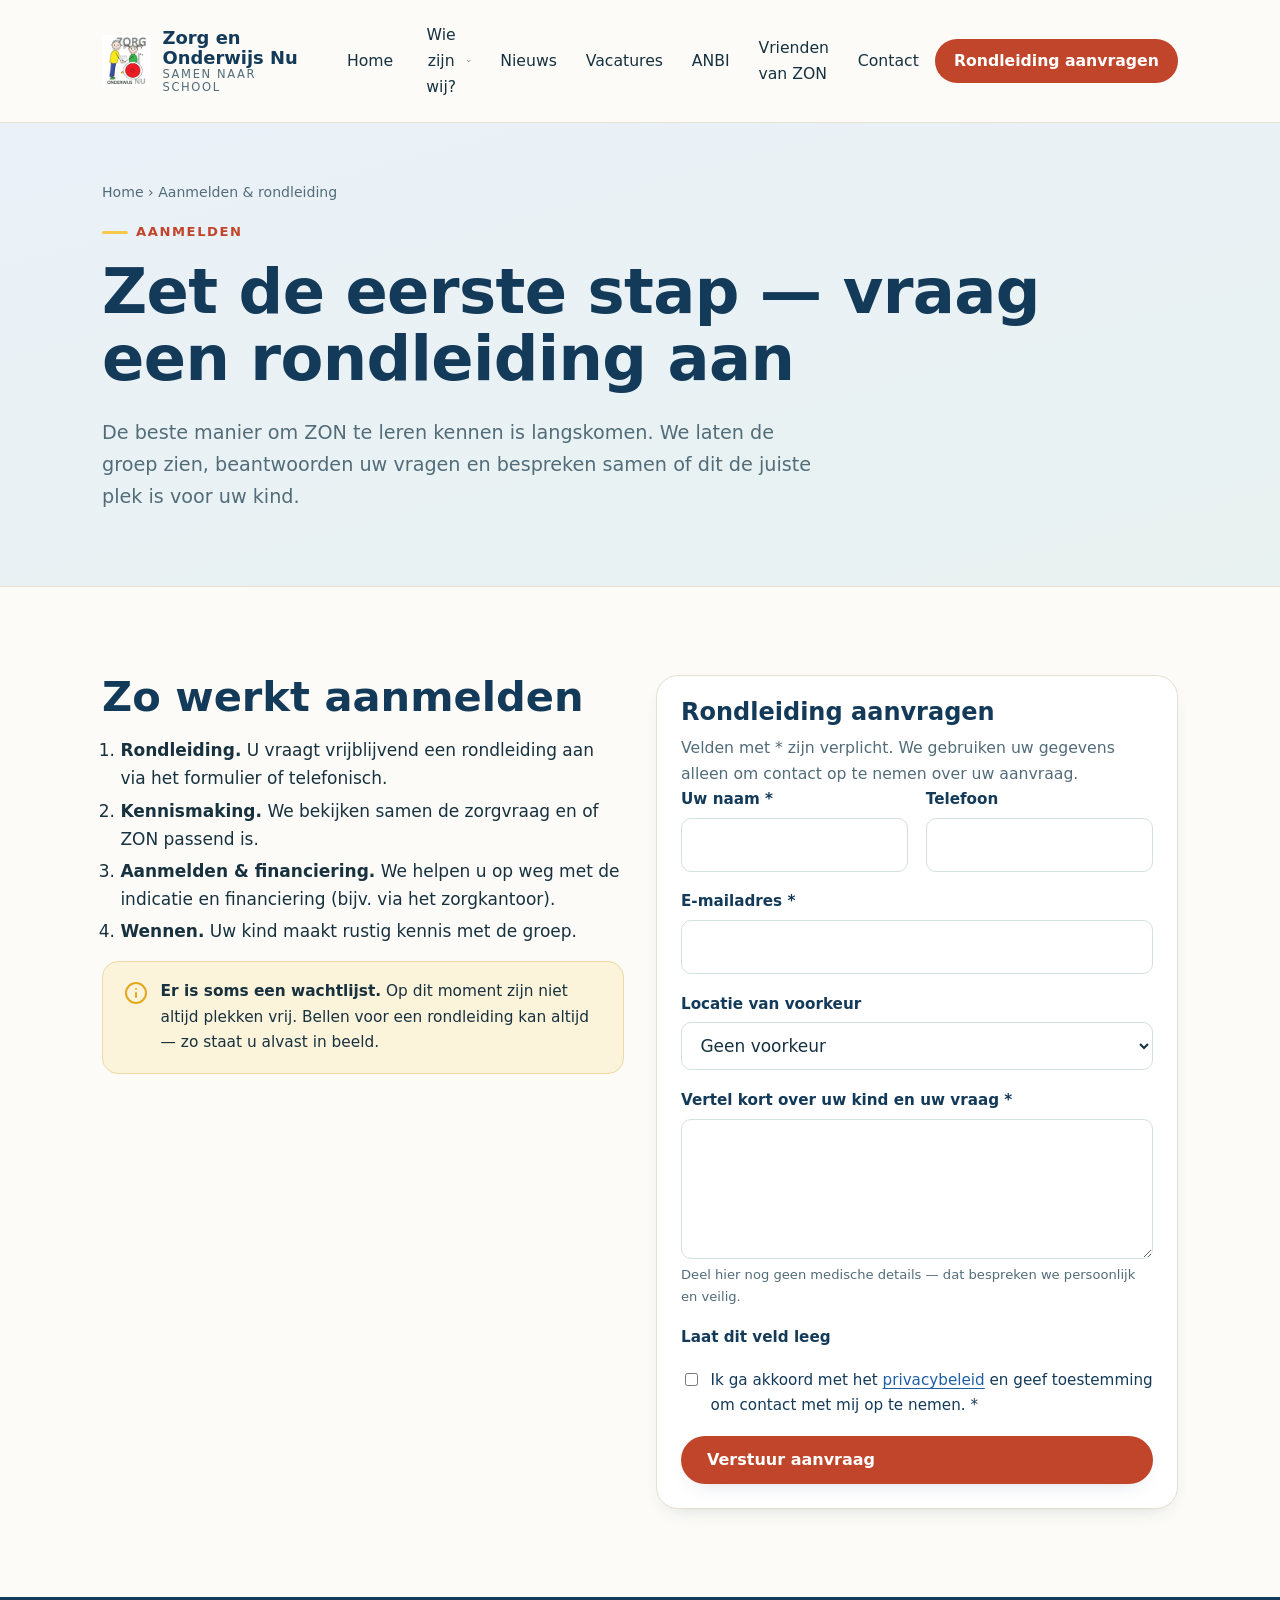
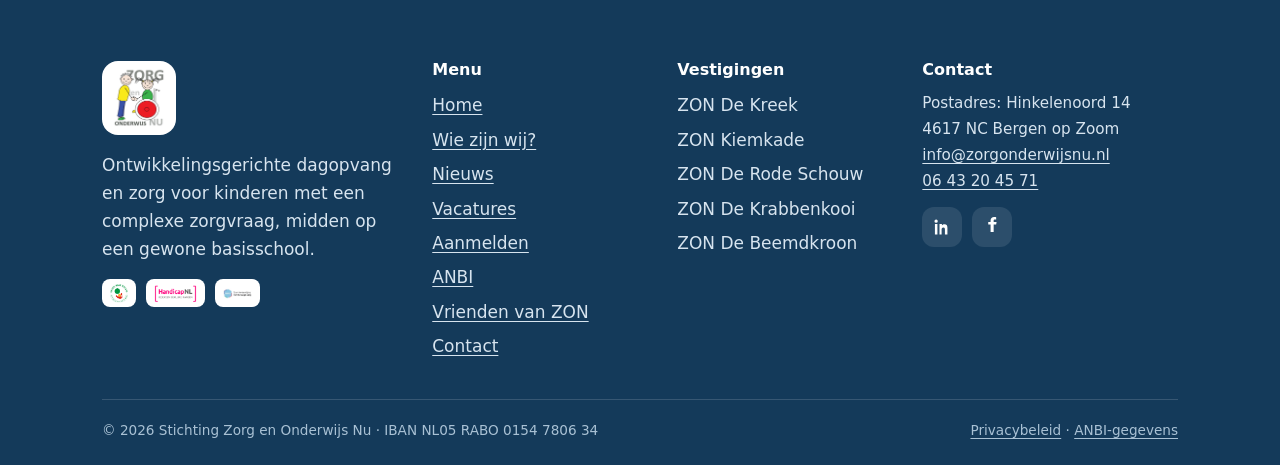
==== aanmelden.html @ 4a160e4a "Align content with live site, add real photos/documents, fix slider bug - Add 5th location (De Beemd" ====
<!DOCTYPE html>
<html lang="nl">
<head>
  <meta charset="utf-8">
  <meta name="viewport" content="width=device-width, initial-scale=1">
  <meta http-equiv="Content-Security-Policy" content="default-src 'self'; base-uri 'self'; object-src 'none'; frame-ancestors 'none'; form-action 'self'; frame-src https://www.google.com https://maps.google.com; img-src 'self' data:; style-src 'self' https://fonts.googleapis.com; font-src https://fonts.gstatic.com; script-src 'self'; connect-src 'self'; upgrade-insecure-requests">
  <meta http-equiv="X-Content-Type-Options" content="nosniff">
  <meta name="referrer" content="strict-origin-when-cross-origin">
  <meta name="color-scheme" content="light">
  <meta name="theme-color" content="#1F5FA6">
  <title>Aanmelden &amp; rondleiding — Zorg en Onderwijs Nu</title>
  <meta name="description" content="Vraag vrijblijvend een rondleiding aan bij ZON. Zo werkt aanmelden en financiering voor dagopvang van kinderen met een complexe zorgvraag.">
  <link rel="icon" type="image/png" href="assets/favicon.png">
  <link rel="preconnect" href="https://fonts.googleapis.com">
  <link rel="preconnect" href="https://fonts.gstatic.com" crossorigin>
  <link href="https://fonts.googleapis.com/css2?family=Baloo+2:wght@500;600;700;800&family=Figtree:wght@400;500;600&display=swap" rel="stylesheet">
  <link rel="stylesheet" href="assets/styles.css">
</head>
<body>
<a class="skip" href="#main">Direct naar de inhoud</a>
<header class="site-header">
  <div class="wrap nav">
    <a class="brand" href="index.html" aria-label="Zorg en Onderwijs Nu — home">
      <img src="assets/logo-zon.png" alt="" width="52" height="52">
      <span class="brand-text"><b>Zorg en Onderwijs Nu</b><span class="tagline">Samen naar School</span></span>
    </a>
    <button class="nav-toggle" aria-expanded="false" aria-controls="hoofdmenu" aria-label="Menu openen">
      <svg viewBox="0 0 24 24" fill="none" stroke="currentColor" stroke-width="2.2" stroke-linecap="round"><path d="M4 7h16M4 12h16M4 17h16"/></svg>
    </button>
    <ul class="menu" id="hoofdmenu" data-open="false">
      <li><a href="index.html">Home</a></li>
      <li class="has-sub" data-open="false">
        <button aria-expanded="false">Wie zijn wij?
          <svg viewBox="0 0 24 24" fill="none" stroke="currentColor" stroke-width="2.4" stroke-linecap="round"><path d="M6 9l6 6 6-6"/></svg>
        </button>
        <ul class="submenu">
          <li><a href="wie-zijn-wij.html">Overzicht</a></li>
          <li><a href="wie-zijn-wij.html#organisatie">Onze organisatie</a></li>
          <li><a href="wie-zijn-wij.html#bestuur">Het bestuur</a></li>
          <li><a href="wie-zijn-wij.html#medewerkers">Medewerkers</a></li>
        </ul>
      </li>
      <li><a href="nieuws.html">Nieuws</a></li>
      <li><a href="vacatures.html">Vacatures</a></li>
      <li><a href="anbi.html">ANBI</a></li>
      <li><a href="vrienden.html">Vrienden van ZON</a></li>
      <li><a href="contact.html">Contact</a></li>
      <li class="cta-item"><a href="aanmelden.html" aria-current="page">Rondleiding&nbsp;aanvragen</a></li>
    </ul>
  </div>
</header>
<main id="main">

  <section class="page-hero">
    <div class="wrap">
      <p class="crumbs"><a href="index.html">Home</a> › Aanmelden &amp; rondleiding</p>
      <span class="eyebrow">Aanmelden</span>
      <h1>Zet de eerste stap — vraag een rondleiding aan</h1>
      <p class="lead">De beste manier om ZON te leren kennen is langskomen. We laten de groep zien, beantwoorden uw vragen en bespreken samen of dit de juiste plek is voor uw kind.</p>
    </div>
  </section>

  <section class="section">
    <div class="wrap grid grid-2 align-start">
      <div>
        <h2>Zo werkt aanmelden</h2>
        <ol>
          <li><strong>Rondleiding.</strong> U vraagt vrijblijvend een rondleiding aan via het formulier of telefonisch.</li>
          <li><strong>Kennismaking.</strong> We bekijken samen de zorgvraag en of ZON passend is.</li>
          <li><strong>Aanmelden &amp; financiering.</strong> We helpen u op weg met de indicatie en financiering (bijv. via het zorgkantoor).</li>
          <li><strong>Wennen.</strong> Uw kind maakt rustig kennis met de groep.</li>
        </ol>
        <div class="notice">
          <svg viewBox="0 0 24 24" fill="none" stroke="currentColor" stroke-width="2" stroke-linecap="round" stroke-linejoin="round"><circle cx="12" cy="12" r="10"/><path d="M12 16v-4M12 8h.01"/></svg>
          <p><strong>Er is soms een wachtlijst.</strong> Op dit moment zijn niet altijd plekken vrij. Bellen voor een rondleiding kan altijd — zo staat u alvast in beeld.</p>
        </div>
      </div>

      <div class="card">
        <h2>Rondleiding aanvragen</h2>
        <p class="form-note">Velden met * zijn verplicht. We gebruiken uw gegevens alleen om contact op te nemen over uw aanvraag.</p>
        <form class="form" data-zon-form action="/aanvraag" method="post" novalidate>
          <div class="row-2">
            <div class="field">
              <label for="naam">Uw naam *</label>
              <input id="naam" name="naam" type="text" autocomplete="name" required maxlength="80">
            </div>
            <div class="field">
              <label for="tel">Telefoon</label>
              <input id="tel" name="telefoon" type="tel" autocomplete="tel" maxlength="20">
            </div>
          </div>
          <div class="field">
            <label for="email">E-mailadres *</label>
            <input id="email" name="email" type="email" autocomplete="email" required maxlength="120">
          </div>
          <div class="field">
            <label for="locatie">Locatie van voorkeur</label>
            <select id="locatie" name="locatie">
              <option value="">Geen voorkeur</option>
              <option>ZON De Kreek (Bergen op Zoom)</option>
              <option>ZON Kiemkade (Bergen op Zoom)</option>
              <option>ZON De Rode Schouw (Halsteren)</option>
              <option>ZON De Krabbenkooi (Bergen op Zoom)</option>
              <option>ZON De Beemdkroon (Bergen op Zoom)</option>
            </select>
          </div>
          <div class="field">
            <label for="bericht">Vertel kort over uw kind en uw vraag *</label>
            <textarea id="bericht" name="bericht" required maxlength="1500"></textarea>
            <span class="hint">Deel hier nog geen medische details — dat bespreken we persoonlijk en veilig.</span>
          </div>
          <div class="field" aria-hidden="true">
            <label for="website">Laat dit veld leeg</label>
            <input class="hp" id="website" name="website" type="text" tabindex="-1" autocomplete="off">
          </div>
          <div class="field field--checkbox">
            <input id="akkoord" name="akkoord" type="checkbox" required>
            <label for="akkoord">Ik ga akkoord met het <a href="contact.html#privacy">privacybeleid</a> en geef toestemming om contact met mij op te nemen. *</label>
          </div>
          <button class="btn btn--primary" type="submit">Verstuur aanvraag</button>
          <p class="form-note" data-status role="status" tabindex="-1" hidden></p>
        </form>
      </div>
    </div>
  </section>

</main>
<footer class="site-footer">
  <div class="wrap">
    <div class="footer-grid">
      <div class="foot-brand">
        <img src="assets/logo-zon.png" alt="Logo Zorg en Onderwijs Nu" width="74" height="74">
        <p>Ontwikkelingsgerichte dagopvang en zorg voor kinderen met een complexe zorgvraag, midden op een gewone basisschool.</p>
        <div class="partners"><img src="assets/logos/nsgk.png" alt="NSGK" height="28"><img src="assets/logos/handicapnl.png" alt="HandicapNL" height="28"><img src="assets/logos/bvkz.jpg" alt="BVKZ" height="28"></div>
      </div>
      <div>
        <h4>Menu</h4>
        <ul>
          <li><a href="index.html">Home</a></li>
          <li><a href="wie-zijn-wij.html">Wie zijn wij?</a></li>
          <li><a href="nieuws.html">Nieuws</a></li>
          <li><a href="vacatures.html">Vacatures</a></li>
          <li><a href="aanmelden.html">Aanmelden</a></li>
          <li><a href="anbi.html">ANBI</a></li>
          <li><a href="vrienden.html">Vrienden van ZON</a></li>
          <li><a href="contact.html">Contact</a></li>
        </ul>
      </div>
      <div>
        <h4>Vestigingen</h4>
        <ul><li>ZON De Kreek</li><li>ZON Kiemkade</li><li>ZON De Rode Schouw</li><li>ZON De Krabbenkooi</li><li>ZON De Beemdkroon</li></ul>
      </div>
      <div>
        <h4>Contact</h4>
        <address>Postadres: Hinkelenoord 14<br>4617 NC Bergen op Zoom<br><a href="mailto:info@zorgonderwijsnu.nl">info@zorgonderwijsnu.nl</a><br><a href="tel:+31643204571">06 43 20 45 71</a></address>
        <div class="socials">
          <a href="https://nl.linkedin.com/company/zorg-en-onderwijs-nu" target="_blank" rel="noopener noreferrer" aria-label="LinkedIn (opent in nieuw tabblad)"><svg viewBox="0 0 24 24" fill="currentColor"><path d="M6.94 5a2 2 0 1 1-4 0 2 2 0 0 1 4 0zM3.5 8.5h3V21h-3V8.5zM9 8.5h2.9v1.7h.04c.4-.76 1.4-1.56 2.9-1.56 3.1 0 3.67 2 3.67 4.7V21h-3v-5.5c0-1.3-.02-3-1.85-3-1.85 0-2.13 1.44-2.13 2.9V21H9V8.5z"/></svg></a>
          <a href="https://www.facebook.com/zorgenonderwijsnu" target="_blank" rel="noopener noreferrer" aria-label="Facebook (opent in nieuw tabblad)"><svg viewBox="0 0 24 24" fill="currentColor"><path d="M14 9h3l.5-3H14V4.5c0-.9.3-1.5 1.6-1.5H17V.2C16.6.1 15.6 0 14.5 0 12 0 10.3 1.5 10.3 4.2V6H7.5v3h2.8v9h3.7V9z"/></svg></a>
        </div>
      </div>
    </div>
    <div class="foot-bottom">
      <span>© 2026 Stichting Zorg en Onderwijs Nu · IBAN NL05 RABO 0154 7806 34</span>
      <span><a href="contact.html#privacy">Privacybeleid</a> · <a href="anbi.html">ANBI-gegevens</a></span>
    </div>
  </div>
</footer>
<script src="assets/nav.js"></script>
<script src="assets/form.js"></script>
</body>
</html>
---- assets/styles.css ----
/* ============================================================
   Zorg en Onderwijs Nu (ZON) — designvoorstel
   Warm, afgerond, toegankelijk. Blauw = vertrouwen,
   geel = warmte/signatuur, koraal = zorg/actie, groen = groei.
   ============================================================ */

:root {
  /* Kleur */
  --paper:      #FCFBF7;
  --card:       #FFFFFF;
  --wash-cool:  #E8F2F0;   /* rustige zorg-secties */
  --wash-warm:  #FCF3DB;   /* warme secties        */
  --wash-blue:  #EAF1F8;

  --brand:      #1F5FA6;   /* hoofdblauw           */
  --brand-deep: #143A5A;   /* diep blauw / footer  */
  --brand-soft: #4E86BE;

  --sun:        #F7C948;   /* geel — signatuur     */
  --sun-deep:   #E3A81E;
  --coral:      #E85C3F;   /* zorg / accent        */
  --coral-ink:  #C1452A;   /* koraal voor tekst/AA */
  --leaf:       #46A85B;   /* groei / natuur       */
  --leaf-deep:  #2F7C41;

  --ink:        #17313F;   /* hoofdtekst           */
  --muted:      #526C79;   /* subtekst             */
  --line:       #E6E0D2;   /* zachte randen        */
  --line-cool:  #D3E1DE;

  /* Type */
  --display: "Baloo 2", ui-rounded, "Segoe UI", system-ui, sans-serif;
  --body: "Figtree", system-ui, -apple-system, "Segoe UI", sans-serif;

  /* Vorm */
  --r-lg: 22px;
  --r-md: 16px;
  --r-sm: 10px;
  --pill: 999px;
  --shadow: 0 18px 40px -22px rgba(20, 58, 90, .35);
  --shadow-sm: 0 8px 22px -14px rgba(20, 58, 90, .30);
  --ring: 0 0 0 3px #fff, 0 0 0 6px var(--brand);

  --wrap: 1140px;
  --gap: clamp(1rem, 3vw, 2rem);
}

/* ---------- Reset / basis ---------- */
*, *::before, *::after { box-sizing: border-box; }
html { -webkit-text-size-adjust: 100%; scroll-behavior: smooth; }
@media (prefers-reduced-motion: reduce) {
  html { scroll-behavior: auto; }
  *, *::before, *::after { animation-duration: .001ms !important; transition-duration: .001ms !important; }
}

body {
  margin: 0;
  font-family: var(--body);
  font-size: 1.0625rem;
  line-height: 1.65;
  color: var(--ink);
  background: var(--paper);
  -webkit-font-smoothing: antialiased;
  text-rendering: optimizeLegibility;
}

h1, h2, h3, h4 { font-family: var(--display); line-height: 1.08; margin: 0 0 .4em; color: var(--brand-deep); font-weight: 700; }
h1 { font-size: clamp(2.35rem, 5.2vw, 3.9rem); letter-spacing: -.01em; }
h2 { font-size: clamp(1.7rem, 3.6vw, 2.6rem); }
h3 { font-size: 1.25rem; }
p { margin: 0 0 1rem; }
a { color: var(--brand); text-underline-offset: 3px; }
a:hover { color: var(--brand-deep); }
img { max-width: 100%; height: auto; display: block; }
ul { margin: 0 0 1rem; padding-left: 1.15rem; }
ol { margin: 0 0 1rem; padding-left: 1.15rem; }
li { margin: .25rem 0; }
strong { font-weight: 600; }

/* Focus zichtbaar voor toetsenbord */
:focus-visible { outline: none; box-shadow: var(--ring); border-radius: 6px; }

/* Skip-link */
.skip {
  position: absolute; left: 12px; top: -60px; z-index: 1000;
  background: var(--brand-deep); color: #fff; padding: .6rem 1rem;
  border-radius: var(--pill); transition: top .2s ease; text-decoration: none;
}
.skip:focus { top: 12px; color: #fff; }

/* ---------- Layout helpers ---------- */
.wrap { width: 100%; max-width: var(--wrap); margin-inline: auto; padding-inline: clamp(1.1rem, 4vw, 2rem); }
.section { padding-block: clamp(3rem, 7vw, 5.5rem); }
.section--tight { padding-block: clamp(2rem, 4vw, 3rem); }
.wash-cool { background: var(--wash-cool); }
.wash-warm { background: var(--wash-warm); }
.wash-blue { background: var(--wash-blue); }
.center { text-align: center; }
.lead { font-size: 1.2rem; color: var(--muted); max-width: 60ch; }
.center .lead { margin-inline: auto; }
.center .lead + p { margin-top: 1.4rem; }
.mt-lg { margin-top: 2rem; }
.align-start { align-items: start; }
.grid--tight { gap: 1rem; }
.eyebrow {
  display: inline-flex; align-items: center; gap: .5rem;
  font-family: var(--display); font-weight: 600; font-size: .82rem;
  letter-spacing: .12em; text-transform: uppercase; color: var(--coral-ink);
  margin-bottom: .9rem;
}
.eyebrow::before { content: ""; width: 26px; height: 3px; border-radius: 3px; background: var(--sun); }
.section-head { max-width: 62ch; margin-bottom: clamp(1.6rem, 3vw, 2.6rem); }
.section-head.center { margin-inline: auto; }

/* ---------- Knoppen ---------- */
.btn {
  display: inline-flex; align-items: center; gap: .55rem;
  font-family: var(--display); font-weight: 600; font-size: 1rem;
  padding: .8rem 1.5rem; border-radius: var(--pill);
  text-decoration: none; cursor: pointer; border: 2px solid transparent;
  transition: transform .15s ease, box-shadow .2s ease, background .2s ease;
}
.btn:hover { transform: translateY(-2px); }
.btn:active { transform: translateY(0); }
.btn--primary { background: var(--coral-ink); color: #fff; box-shadow: var(--shadow-sm); }
.btn--primary:hover { background: #a83b23; color: #fff; }
.btn--brand { background: var(--brand); color: #fff; box-shadow: var(--shadow-sm); }
.btn--brand:hover { background: var(--brand-deep); color: #fff; }
.btn--ghost { background: #fff; color: var(--brand-deep); border-color: var(--line-cool); }
.btn--ghost:hover { border-color: var(--brand); color: var(--brand-deep); }
.btn--light { background: #fff; color: var(--brand-deep); }
.btn--light:hover { background: #f2f6fb; color: var(--brand-deep); }
.btn .ico { width: 18px; height: 18px; }

/* ---------- Header / navigatie ---------- */
.site-header {
  position: sticky; top: 0; z-index: 100;
  background: rgba(252, 251, 247, .88);
  backdrop-filter: blur(10px);
  border-bottom: 1px solid var(--line);
}
.nav { display: flex; align-items: center; gap: 1rem; padding-block: .6rem; }
.brand { display: flex; align-items: center; gap: .7rem; text-decoration: none; margin-right: auto; }
.brand img { width: 52px; height: 52px; }
.brand-text { display: flex; flex-direction: column; line-height: 1.15; }
.brand b { font-family: var(--display); font-weight: 800; color: var(--brand-deep); font-size: 1.12rem; line-height: 1.1; }
.brand .tagline { font-size: .72rem; letter-spacing: .14em; text-transform: uppercase; color: var(--muted); }

.nav-toggle {
  display: none; margin-left: auto;
  background: #fff; border: 1px solid var(--line-cool); border-radius: var(--r-sm);
  width: 46px; height: 44px; cursor: pointer; align-items: center; justify-content: center;
}
.nav-toggle svg { width: 24px; height: 24px; color: var(--brand-deep); }

.menu { display: flex; align-items: center; gap: .2rem; list-style: none; margin: 0; padding: 0; }
.menu > li { position: relative; }
.menu a {
  display: inline-block; padding: .55rem .8rem; border-radius: var(--pill);
  font-weight: 500; color: var(--ink); text-decoration: none; font-size: .98rem;
}
.menu a:hover, .menu a[aria-current="page"] { background: var(--wash-blue); color: var(--brand-deep); }
.menu .cta-item a { background: var(--coral-ink); color: #fff; font-family: var(--display); font-weight: 600; padding-inline: 1.2rem; }
.menu .cta-item a:hover { background: #a83b23; }

/* Dropdown */
.has-sub > button {
  font: inherit; font-size: .98rem; font-weight: 500; color: var(--ink);
  background: none; border: 0; cursor: pointer; padding: .55rem .8rem;
  border-radius: var(--pill); display: inline-flex; align-items: center; gap: .35rem;
}
.has-sub > button:hover, .has-sub[data-open="true"] > button { background: var(--wash-blue); color: var(--brand-deep); }
.has-sub > button svg { width: 14px; height: 14px; transition: transform .2s ease; }
.has-sub[data-open="true"] > button svg { transform: rotate(180deg); }
.submenu {
  position: absolute; top: calc(100% + 6px); left: 0; min-width: 220px;
  background: #fff; border: 1px solid var(--line); border-radius: var(--r-md);
  box-shadow: var(--shadow); padding: .4rem; list-style: none; margin: 0;
  opacity: 0; visibility: hidden; transform: translateY(6px); transition: .18s ease;
}
.has-sub[data-open="true"] .submenu { opacity: 1; visibility: visible; transform: translateY(0); }
.submenu a { display: block; padding: .55rem .7rem; border-radius: var(--r-sm); font-size: .95rem; }

/* ---------- Hero ---------- */
.hero { position: relative; overflow: hidden; padding-block: clamp(2.5rem, 6vw, 4.5rem); }
.hero .wrap { display: grid; grid-template-columns: 1.05fr .95fr; gap: clamp(1.5rem, 4vw, 3.5rem); align-items: center; }
.hero-copy h1 { color: var(--brand-deep); }
.hero-copy h1 .hl { position: relative; color: var(--brand); white-space: nowrap; }
.hero-copy h1 .hl::after {
  content: ""; position: absolute; left: -2%; right: -2%; bottom: .04em; height: .34em;
  background: var(--sun); border-radius: var(--pill); z-index: -1; opacity: .85;
}
.hero-cta { display: flex; flex-wrap: wrap; gap: .8rem; margin-top: 1.5rem; }
.hero-trust { display: flex; flex-wrap: wrap; gap: 1.2rem 1.6rem; margin-top: 1.8rem; align-items: center; }
.hero-trust .item { display: inline-flex; align-items: center; gap: .5rem; font-size: .92rem; color: var(--muted); }
.hero-trust .item b { color: var(--brand-deep); font-family: var(--display); }
.hero-trust svg { width: 20px; height: 20px; color: var(--leaf-deep); flex: none; }

/* Hero paneel — illustratief, met logo + verbindingsdraad */
.hero-panel {
  position: relative; background: #fff; border: 1px solid var(--line);
  border-radius: var(--r-lg); box-shadow: var(--shadow); padding: 1.6rem;
}
.hero-panel .scene {
  background: linear-gradient(160deg, var(--wash-cool), var(--wash-warm));
  border-radius: var(--r-md); padding: 1.4rem; display: grid; place-items: center;
}
.hero-panel .scene img { width: min(300px, 78%); }
.badge-float {
  position: absolute; display: flex; align-items: center; gap: .6rem;
  background: #fff; border: 1px solid var(--line); border-radius: var(--pill);
  padding: .5rem .85rem; box-shadow: var(--shadow-sm); font-size: .86rem; font-weight: 500;
}
.badge-float b { font-family: var(--display); color: var(--brand-deep); }
.badge-float .dot { width: 34px; height: 34px; border-radius: var(--pill); display: grid; place-items: center; flex: none; }
.badge-rating { top: -14px; right: -10px; }
.badge-rating .dot { background: var(--sun); color: var(--brand-deep); font-family: var(--display); font-weight: 800; }
.badge-network { bottom: -16px; left: -12px; }
.badge-network .dot { background: var(--leaf); color: #fff; }
.badge-network svg { width: 18px; height: 18px; }

/* ---------- Verbindingsdraad (signatuur) ---------- */
.thread { display: block; width: 100%; height: 40px; color: var(--sun); }
.thread path { fill: none; stroke: currentColor; stroke-width: 4; stroke-linecap: round; stroke-dasharray: 2 14; }

/* ---------- Statistiek-strip ---------- */
.stats { display: grid; grid-template-columns: repeat(4, 1fr); gap: 1rem; }
.stat { text-align: center; padding: 1rem; }
.stat .num { font-family: var(--display); font-weight: 800; font-size: clamp(1.9rem, 4vw, 2.6rem); color: var(--brand); line-height: 1; }
.stat .lbl { color: var(--muted); font-size: .92rem; margin-top: .3rem; }

/* ---------- Kaarten-grid ---------- */
.grid { display: grid; gap: var(--gap); }
.grid-2 { grid-template-columns: repeat(2, 1fr); }
.grid-3 { grid-template-columns: repeat(3, 1fr); }
.grid-4 { grid-template-columns: repeat(4, 1fr); }

.card {
  background: var(--card); border: 1px solid var(--line); border-radius: var(--r-lg);
  padding: 1.5rem; box-shadow: var(--shadow-sm);
  transition: transform .18s ease, box-shadow .2s ease;
}
.card--lift:hover { transform: translateY(-4px); box-shadow: var(--shadow); }
.card h2 { font-size: 1.5rem; }
.card h3 { color: var(--brand-deep); margin-bottom: .4rem; }
.card p { color: var(--muted); margin-bottom: 0; font-size: .98rem; }
.card .icon {
  width: 52px; height: 52px; border-radius: 16px; display: grid; place-items: center;
  margin-bottom: 1rem;
}
.card .icon svg { width: 26px; height: 26px; }
.i-blue { background: var(--wash-blue); color: var(--brand); }
.i-coral { background: #FBE6E0; color: var(--coral-ink); }
.i-leaf { background: #E4F2E7; color: var(--leaf-deep); }
.i-sun { background: #FDF2CF; color: var(--sun-deep); }

/* ---------- Twee doelgroep-paden ---------- */
.paths { display: grid; grid-template-columns: 1fr 1fr; gap: var(--gap); }
.path {
  border-radius: var(--r-lg); padding: clamp(1.6rem, 3vw, 2.3rem);
  border: 1px solid var(--line); position: relative; overflow: hidden;
}
.path--parents { background: var(--wash-warm); }
.path--pro { background: var(--wash-cool); }
.path .tag {
  display: inline-block; font-family: var(--display); font-weight: 600; font-size: .78rem;
  letter-spacing: .1em; text-transform: uppercase; padding: .3rem .7rem; border-radius: var(--pill);
  margin-bottom: 1rem;
}
.path--parents .tag { background: var(--sun); color: var(--brand-deep); }
.path--pro .tag { background: var(--brand); color: #fff; }
.path h3 { font-size: 1.5rem; }
.path ul { list-style: none; padding: 0; margin: 1rem 0 1.4rem; }
.path li { display: flex; gap: .6rem; align-items: flex-start; color: var(--ink); }
.path li svg { width: 20px; height: 20px; color: var(--leaf-deep); flex: none; margin-top: .18rem; }

/* ---------- Verhaal / integratie ---------- */
.story { display: grid; grid-template-columns: 1.1fr .9fr; gap: clamp(1.5rem, 4vw, 3rem); align-items: center; }
.quote-stack { display: grid; gap: 1rem; }
.quote {
  background: #fff; border: 1px solid var(--line); border-left: 5px solid var(--sun);
  border-radius: var(--r-md); padding: 1.2rem 1.4rem; box-shadow: var(--shadow-sm);
}
.quote p { font-family: var(--display); font-size: 1.12rem; color: var(--brand-deep); margin-bottom: .4rem; }
.quote cite { color: var(--muted); font-style: normal; font-size: .9rem; }
.quote--coral { border-left-color: var(--coral); }
.quote--leaf { border-left-color: var(--leaf); }

/* ---------- Locaties ---------- */
.loc { display: flex; gap: 1rem; align-items: flex-start; }
.loc .pin { width: 46px; height: 46px; border-radius: 14px; background: var(--wash-blue); color: var(--brand); display: grid; place-items: center; flex: none; }
.loc .pin svg { width: 24px; height: 24px; }
.loc h3 { font-size: 1.12rem; margin-bottom: .15rem; }
.loc address { font-style: normal; color: var(--muted); font-size: .95rem; }
.loc a { font-size: .92rem; }
.loc > div { min-width: 0; flex: 1; }

.map-embed { margin-top: .9rem; }
.map-embed iframe { width: 100%; aspect-ratio: 16 / 10; border: 0; border-radius: var(--r-md); display: block; }
.map-toggle {
  width: 100%; aspect-ratio: 16 / 10; border-radius: var(--r-md); border: 1px dashed var(--line-cool);
  background: var(--wash-blue); color: var(--brand-deep); display: flex; flex-direction: column;
  align-items: center; justify-content: center; gap: .4rem; cursor: pointer;
  font: inherit; font-family: var(--display); font-weight: 600; font-size: .92rem;
  transition: background .18s ease, border-color .18s ease;
}
.map-toggle svg { width: 26px; height: 26px; color: var(--brand); }
.map-toggle:hover { background: var(--wash-cool); border-color: var(--brand); }
.map-toggle .hint { font-family: var(--body); font-weight: 400; font-size: .78rem; color: var(--muted); }

/* ---------- Nieuws ---------- */
.news-card { display: flex; flex-direction: column; height: 100%; overflow: hidden; padding: 0; }
.news-card .thumb { aspect-ratio: 16/10; background: linear-gradient(150deg, var(--wash-cool), var(--wash-blue)); display: grid; place-items: center; }
.news-card .thumb--warm { background: linear-gradient(150deg, var(--wash-warm), var(--wash-cool)); }
.news-card .thumb svg { width: 46px; height: 46px; color: var(--brand-soft); }
.news-card .body { padding: 1.2rem 1.3rem 1.4rem; display: flex; flex-direction: column; flex: 1; }
.news-card time { font-size: .82rem; color: var(--coral-ink); font-weight: 600; letter-spacing: .04em; }
.news-card h3 { font-size: 1.15rem; margin: .3rem 0 .5rem; }
.news-card p { color: var(--muted); font-size: .95rem; flex: 1; }
.news-card .more { font-family: var(--display); font-weight: 600; color: var(--brand); text-decoration: none; margin-top: .6rem; }

/* ---------- CTA band ---------- */
.cta-band { background: var(--brand-deep); color: #fff; border-radius: var(--r-lg); padding: clamp(2rem, 5vw, 3.5rem); text-align: center; position: relative; overflow: hidden; }
.cta-band h2 { color: #fff; }
.cta-band p { color: #cfe0ee; max-width: 52ch; margin-inline: auto; }
.cta-band p a { color: #fff; text-decoration-color: rgba(255,255,255,.5); }
.cta-band p a:hover { color: var(--sun); }
.cta-band .hero-cta { justify-content: center; }
.cta-band::before, .cta-band::after { content: ""; position: absolute; width: 220px; height: 220px; border-radius: 50%; opacity: .16; }
.cta-band::before { background: var(--sun); top: -90px; left: -60px; }
.cta-band::after { background: var(--coral); bottom: -110px; right: -50px; }
.cta-band > * { position: relative; }
.cta-band .eyebrow { color: var(--sun); }

/* ---------- Formulier ---------- */
.form { display: grid; gap: 1.1rem; }
.field { display: grid; gap: .35rem; }
.field label { font-family: var(--display); font-weight: 600; font-size: .95rem; color: var(--brand-deep); }
.field .hint { font-size: .82rem; color: var(--muted); }
.field input, .field textarea, .field select {
  font: inherit; padding: .75rem .9rem; border: 1px solid var(--line-cool);
  border-radius: var(--r-sm); background: #fff; color: var(--ink); width: 100%;
}
.field input:focus, .field textarea:focus, .field select:focus { border-color: var(--brand); box-shadow: 0 0 0 3px rgba(31,95,166,.15); outline: none; }
.field textarea { min-height: 140px; resize: vertical; }
.hp { position: absolute !important; left: -9999px !important; width: 1px; height: 1px; overflow: hidden; }
.form-note { font-size: .85rem; color: var(--muted); }
.row-2 { display: grid; grid-template-columns: 1fr 1fr; gap: 1.1rem; }
.field--checkbox { display: flex; flex-direction: row; align-items: flex-start; gap: .6rem; }
.field--checkbox input[type="checkbox"] { width: auto; margin-top: .35rem; }
.field--checkbox label { font-weight: 400; }

/* ---------- Bestuur / team ---------- */
.group-head { font-size: .95rem; text-transform: uppercase; letter-spacing: .08em; color: var(--muted); margin: 0 0 1rem; }
.group-head:not(:first-child) { margin-top: 2rem; }
.person { text-align: center; }
.person h4 { font-size: 1.1rem; margin-bottom: .1rem; }
.person .avatar { width: 92px; height: 92px; border-radius: 50%; margin: 0 auto .8rem; display: grid; place-items: center; font-family: var(--display); font-weight: 800; font-size: 1.8rem; color: #fff; overflow: hidden; }
.person .avatar img { width: 100%; height: 100%; object-fit: cover; }
.avatar--brand { background: var(--brand); }
.avatar--brand-soft { background: var(--brand-soft); }
.avatar--leaf { background: var(--leaf); }
.avatar--leaf-deep { background: var(--leaf-deep); }
.avatar--sun { background: var(--sun); color: var(--brand-deep); }
.avatar--sun-deep { background: var(--sun-deep); }
.avatar--coral { background: var(--coral); }
.avatar--coral-ink { background: var(--coral-ink); }
.person h3 { font-size: 1.1rem; margin-bottom: .1rem; }
.person .role { color: var(--muted); font-size: .92rem; }

.team-card { text-align: left; }
.team-card .avatar { margin: 0 0 .8rem; }
.team-list { list-style: none; padding: 0; margin: .8rem 0 0; display: grid; gap: .4rem; }
.team-list li { margin: 0; font-size: .92rem; color: var(--muted); display: flex; align-items: center; gap: .55rem; }
.team-list li strong { color: var(--ink); }
.team-list .face { width: 28px; height: 28px; border-radius: 50%; object-fit: cover; flex: none; background: var(--wash-blue); }
.notice-face { border-radius: 50%; object-fit: cover; flex: none; }
.team-note { margin: .6rem 0 0; padding-top: .5rem; border-top: 1px dashed var(--line-cool); font-size: .88rem; color: var(--muted); }
#medewerkers .notice { margin-top: 1.5rem; }

/* ---------- Page hero (subpagina's) ---------- */
.page-hero { background: linear-gradient(165deg, var(--wash-blue), var(--wash-cool)); border-bottom: 1px solid var(--line); }
.page-hero .wrap { padding-block: clamp(2.2rem, 5vw, 3.6rem); }
.crumbs { font-size: .88rem; color: var(--muted); margin-bottom: .6rem; }
.crumbs a { color: var(--muted); text-decoration: none; }
.crumbs a:hover { color: var(--brand); }

/* ---------- Footer ---------- */
.site-footer { background: var(--brand-deep); color: #d7e4ef; padding-block: clamp(2.5rem, 5vw, 4rem) 1.5rem; }
.site-footer a { color: #d7e4ef; }
.site-footer a:hover { color: #fff; }
.footer-grid { display: grid; grid-template-columns: 1.4fr 1fr 1fr 1.2fr; gap: 2rem; }
.footer-grid h4 { color: #fff; font-size: 1rem; margin-bottom: .8rem; }
.footer-grid ul { list-style: none; padding: 0; margin: 0; }
.footer-grid li { margin: .4rem 0; }
.footer-grid address { font-style: normal; line-height: 1.7; font-size: .95rem; }
.foot-brand img { width: 74px; height: 74px; background: #fff; border-radius: 16px; padding: 6px; }
.foot-brand p { margin-top: 1rem; }
.partners { display: flex; flex-wrap: wrap; gap: .6rem; margin-top: .6rem; align-items: center; }
.partners span { background: rgba(255,255,255,.1); border-radius: var(--pill); padding: .3rem .8rem; font-size: .82rem; }
.partners img { height: 28px; width: auto; background: #fff; border-radius: 8px; padding: .3rem .5rem; display: block; }
.socials { display: flex; gap: .6rem; margin-top: .8rem; }
.socials a { width: 40px; height: 40px; border-radius: 12px; background: rgba(255,255,255,.1); display: grid; place-items: center; }
.socials svg { width: 20px; height: 20px; color: #fff; }
.foot-bottom { border-top: 1px solid rgba(255,255,255,.15); margin-top: 2rem; padding-top: 1.2rem; display: flex; flex-wrap: wrap; gap: .5rem 1.4rem; justify-content: space-between; font-size: .85rem; color: #a9c1d4; }
.foot-bottom a { color: #a9c1d4; }

/* ---------- Info-lijst (contact/anbi) ---------- */
.dl { display: grid; gap: 1rem; }
.dl .item { border: 1px solid var(--line); border-radius: var(--r-md); padding: 1.1rem 1.3rem; background: #fff; }
.dl .item h4 { font-family: var(--display); color: var(--brand-deep); margin: 0 0 .3rem; font-size: 1rem; }
.dl .item p, .dl .item address { margin: 0; color: var(--muted); font-style: normal; font-size: .96rem; }

.doc-list { display: grid; gap: .6rem; padding: 0; margin: .8rem 0 0; list-style: none; }
.doc-list li {
  display: flex; align-items: center; gap: .8rem;
  border: 1px solid var(--line); border-radius: var(--r-md); padding: .85rem 1.1rem; background: #fff;
}
.doc-list .file-icon { width: 40px; height: 40px; border-radius: 10px; background: var(--wash-blue); color: var(--brand); display: grid; place-items: center; flex: none; }
.doc-list .file-icon svg { width: 20px; height: 20px; }
.doc-list .meta { flex: 1; min-width: 0; }
.doc-list .meta .title { display: block; font-weight: 600; color: var(--ink); }
.doc-list .meta .sub { display: block; font-size: .85rem; color: var(--muted); }
.doc-list a.dl-link { font-family: var(--display); font-weight: 600; font-size: .88rem; color: var(--brand); text-decoration: none; white-space: nowrap; }
.doc-list a.dl-link:hover { color: var(--brand-deep); }

.notice {
  background: var(--wash-warm); border: 1px solid #ecd9a3; border-radius: var(--r-md);
  padding: 1.1rem 1.3rem; display: flex; gap: .8rem; align-items: flex-start;
}
.detail-panel { background: #fff; border: 1px solid var(--line); border-radius: var(--r-md); margin-bottom: .8rem; overflow: hidden; }
.detail-panel summary {
  cursor: pointer; padding: 1.1rem 1.3rem; font-family: var(--display); font-weight: 600;
  color: var(--brand-deep); list-style: none; display: flex; align-items: center; justify-content: space-between; gap: 1rem;
}
.detail-panel summary::-webkit-details-marker { display: none; }
.detail-panel summary::after {
  content: ""; width: 12px; height: 12px; flex: none;
  border-right: 2px solid var(--muted); border-bottom: 2px solid var(--muted);
  transform: rotate(45deg); transition: transform .2s ease;
}
.detail-panel[open] summary::after { transform: rotate(-135deg); }
.detail-panel .detail-body { padding: 0 1.3rem 1.3rem; color: var(--muted); }
.detail-panel .detail-body h4 { color: var(--brand-deep); font-family: var(--display); font-size: .98rem; margin: 1rem 0 .3rem; }
.detail-panel .detail-body h4:first-child { margin-top: 0; }
.notice svg { width: 24px; height: 24px; color: var(--sun-deep); flex: none; margin-top: .1rem; }
.notice p { margin: 0; font-size: .96rem; }
#bestuur .notice { margin-top: 1.5rem; }

/* ---------- Slider (sfeerbeelden) ---------- */
.slider { position: relative; }
.slider-track {
  display: flex; gap: 1rem; overflow-x: auto; scroll-snap-type: x mandatory;
  scroll-behavior: smooth; padding: 0 0 .6rem; margin: 0; list-style: none;
  -webkit-overflow-scrolling: touch;
}
.slide {
  flex: 0 0 auto; width: min(320px, 74vw); aspect-ratio: 4 / 5; margin: 0;
  scroll-snap-align: start; border-radius: var(--r-lg); overflow: hidden;
  box-shadow: var(--shadow-sm); background: var(--wash-cool);
}
.slide img { width: 100%; height: 100%; object-fit: cover; display: block; }
.slider-nav {
  position: absolute; top: 50%; transform: translateY(-50%); z-index: 2;
  width: 46px; height: 46px; border-radius: 50%; border: 1px solid var(--line-cool);
  background: #fff; color: var(--brand-deep); display: grid; place-items: center;
  cursor: pointer; box-shadow: var(--shadow-sm);
}
.slider-nav:hover { background: var(--wash-blue); }
.slider-prev { left: -10px; }
.slider-next { right: -10px; }
.slider-nav svg { width: 22px; height: 22px; }
.slider-dots { display: flex; justify-content: center; gap: .5rem; margin-top: 1.2rem; padding: 0; }
.slider-dots button {
  width: 9px; height: 9px; border-radius: 50%; border: 0; padding: 0;
  background: var(--line-cool); cursor: pointer; transition: .2s ease;
}
.slider-dots button[aria-current="true"] { background: var(--brand); width: 22px; border-radius: var(--pill); }
@media (max-width: 640px) {
  .slider-nav { display: none; }
}
.hero-panel .hero-slider .slider-track { gap: 0; scroll-snap-type: x mandatory; }
.hero-panel .hero-slider .slide { width: 100%; aspect-ratio: 4 / 3; border-radius: var(--r-md); }

/* ---------- Responsief ---------- */
@media (max-width: 900px) {
  .hero .wrap { grid-template-columns: 1fr; }
  .hero-panel { order: -1; max-width: 460px; margin-inline: auto; }
  .story { grid-template-columns: 1fr; }
  .grid-4 { grid-template-columns: repeat(2, 1fr); }
  .footer-grid { grid-template-columns: 1fr 1fr; }
  .stats { grid-template-columns: repeat(2, 1fr); }
}
@media (max-width: 780px) {
  .nav-toggle { display: inline-flex; }
  .menu {
    position: fixed; inset: 64px 0 auto 0; flex-direction: column; align-items: stretch;
    background: var(--paper); border-bottom: 1px solid var(--line); padding: .8rem 1rem 1.2rem;
    gap: .2rem; box-shadow: var(--shadow); transform: translateY(-12px);
    opacity: 0; visibility: hidden; transition: .2s ease; max-height: calc(100vh - 64px); overflow-y: auto;
  }
  .menu[data-open="true"] { transform: translateY(0); opacity: 1; visibility: visible; }
  .menu a, .has-sub > button { width: 100%; }
  .submenu { position: static; opacity: 1; visibility: visible; transform: none; box-shadow: none; border: 0; padding: 0 0 0 1rem; }
  .has-sub:not([data-open="true"]) .submenu { display: none; }
  .grid-2, .grid-3, .grid-4, .paths, .row-2 { grid-template-columns: 1fr; }
}
@media (max-width: 520px) {
  .stats { grid-template-columns: 1fr 1fr; }
  .footer-grid { grid-template-columns: 1fr; }
  .btn { width: 100%; justify-content: center; }
  .hero-cta { flex-direction: column; }
}
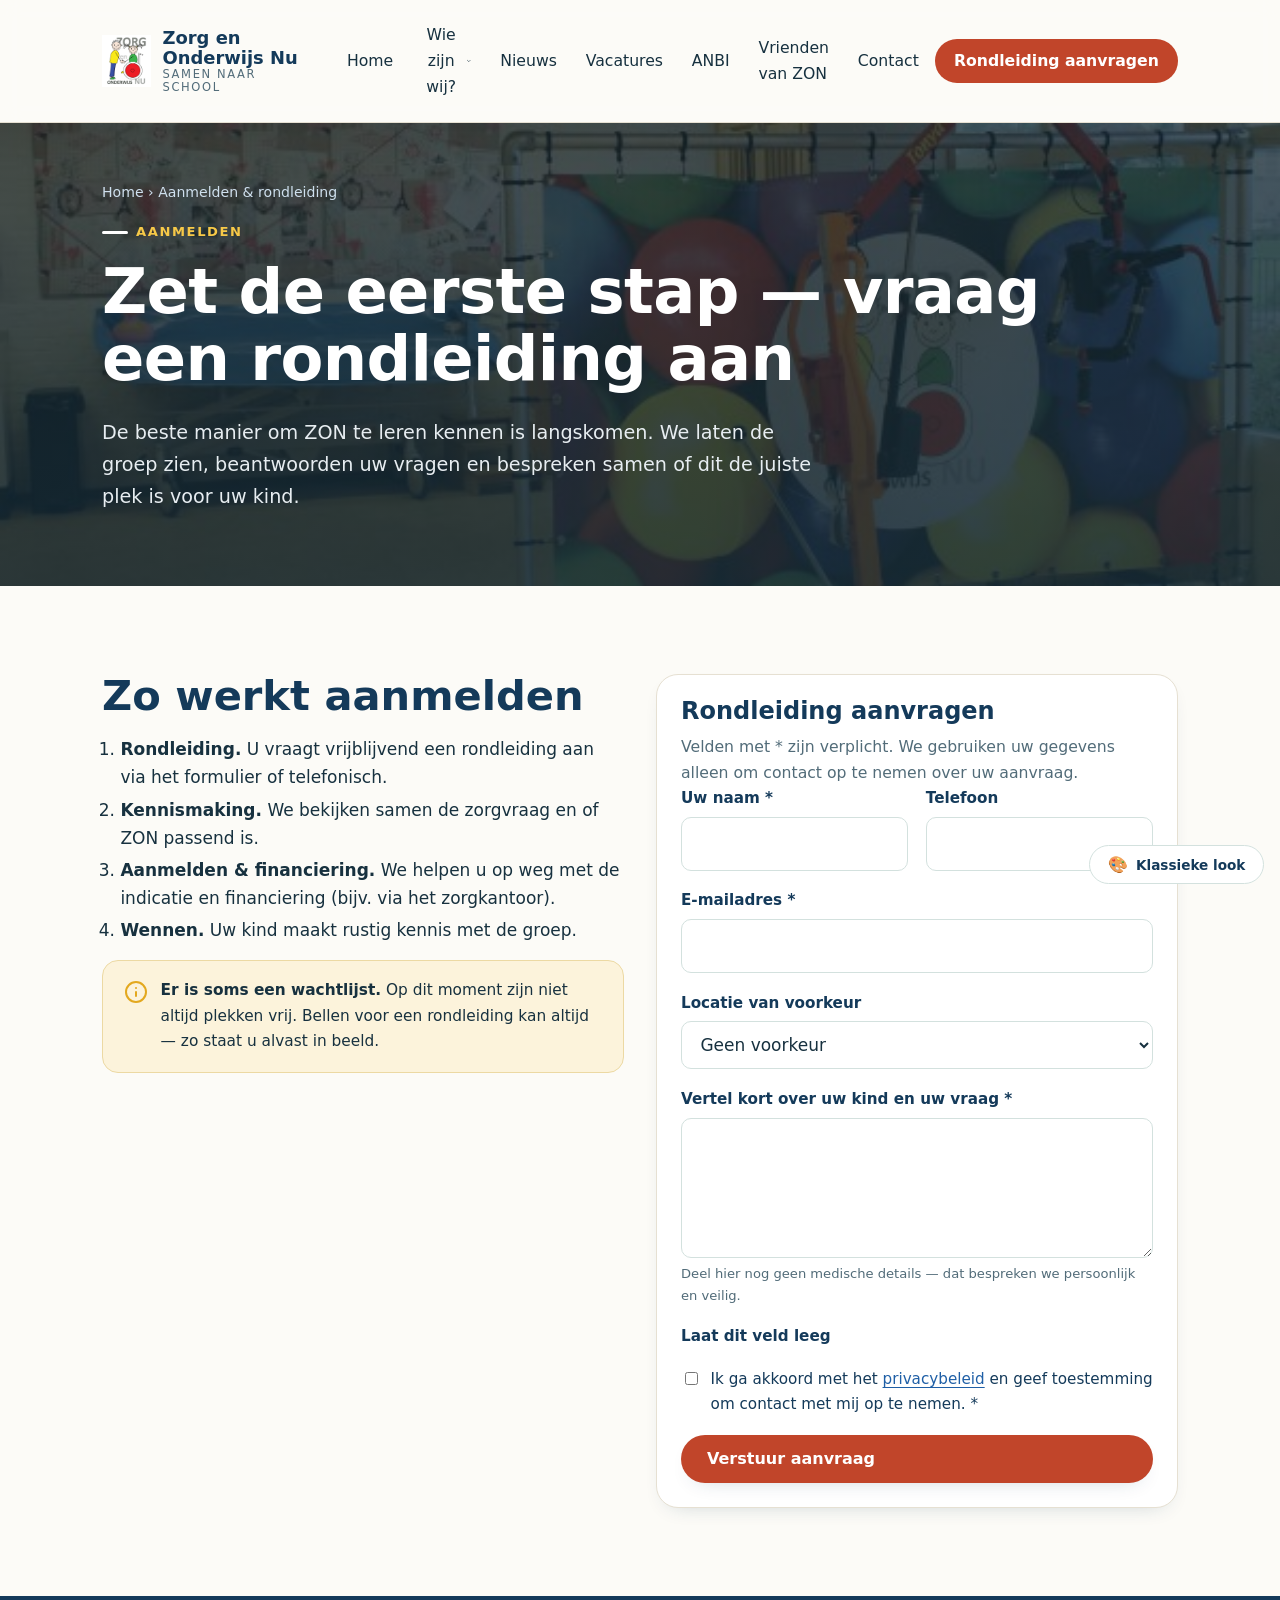
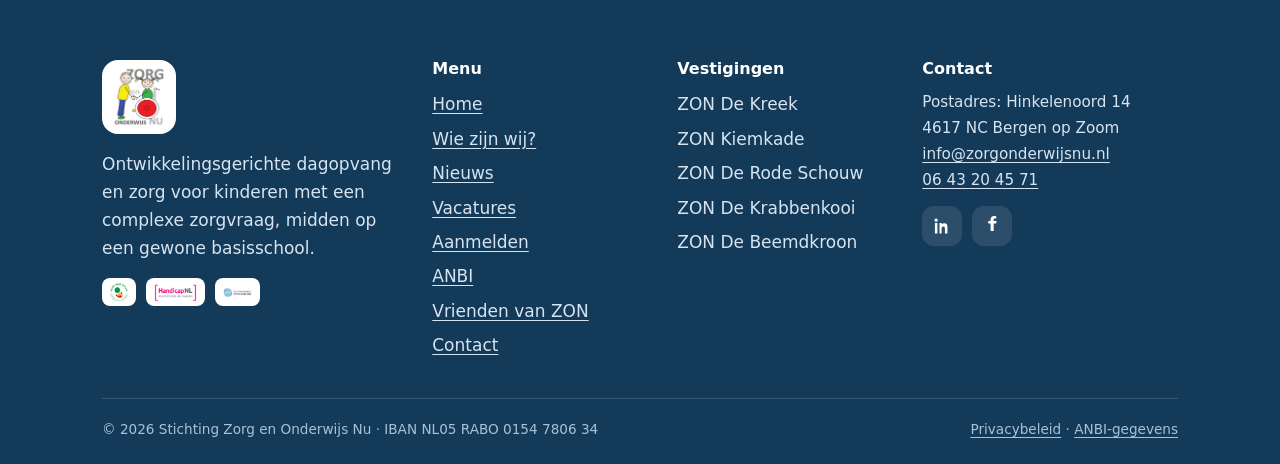
==== commit 269d85ab: "Add "klassieke look" theme toggle and complete news archive - Schakelbaar klassiek thema (data-theme" ====
--- a/aanmelden.html
+++ b/aanmelden.html
@@ -8,12 +8,13 @@
   <meta name="referrer" content="strict-origin-when-cross-origin">
   <meta name="color-scheme" content="light">
   <meta name="theme-color" content="#1F5FA6">
+  <script src="assets/theme-init.js"></script>
   <title>Aanmelden &amp; rondleiding — Zorg en Onderwijs Nu</title>
   <meta name="description" content="Vraag vrijblijvend een rondleiding aan bij ZON. Zo werkt aanmelden en financiering voor dagopvang van kinderen met een complexe zorgvraag.">
   <link rel="icon" type="image/png" href="assets/favicon.png">
   <link rel="preconnect" href="https://fonts.googleapis.com">
   <link rel="preconnect" href="https://fonts.gstatic.com" crossorigin>
-  <link href="https://fonts.googleapis.com/css2?family=Baloo+2:wght@500;600;700;800&family=Figtree:wght@400;500;600&display=swap" rel="stylesheet">
+  <link href="https://fonts.googleapis.com/css2?family=Baloo+2:wght@500;600;700;800&family=Figtree:wght@400;500;600&family=Lato:wght@300;400;700&family=Open+Sans:wght@400;600;700&display=swap" rel="stylesheet">
   <link rel="stylesheet" href="assets/styles.css">
 </head>
 <body>
@@ -28,10 +29,10 @@
       <svg viewBox="0 0 24 24" fill="none" stroke="currentColor" stroke-width="2.2" stroke-linecap="round"><path d="M4 7h16M4 12h16M4 17h16"/></svg>
     </button>
     <ul class="menu" id="hoofdmenu" data-open="false">
-      <li><a href="index.html">Home</a></li>
+      <li><a href="index.html"><span class="nav-ico" aria-hidden="true"><svg viewBox="0 0 24 24" fill="none" stroke="currentColor" stroke-width="1.7" stroke-linecap="round" stroke-linejoin="round"><path d="M3 11l9-8 9 8M5 10v10h14V10"/></svg></span><span class="nav-txt">Home</span></a></li>
       <li class="has-sub" data-open="false">
-        <button aria-expanded="false">Wie zijn wij?
-          <svg viewBox="0 0 24 24" fill="none" stroke="currentColor" stroke-width="2.4" stroke-linecap="round"><path d="M6 9l6 6 6-6"/></svg>
+        <button aria-expanded="false"><span class="nav-ico" aria-hidden="true"><svg viewBox="0 0 24 24" fill="none" stroke="currentColor" stroke-width="1.7" stroke-linecap="round" stroke-linejoin="round"><circle cx="9" cy="8" r="3"/><circle cx="17" cy="9" r="2.3"/><path d="M3 20c0-3.3 2.7-5 6-5s6 1.7 6 5M15.5 20c0-2 1-3.3 3-3.3"/></svg></span><span class="nav-txt">Wie zijn wij?</span>
+          <svg class="chev" viewBox="0 0 24 24" fill="none" stroke="currentColor" stroke-width="2.4" stroke-linecap="round"><path d="M6 9l6 6 6-6"/></svg>
         </button>
         <ul class="submenu">
           <li><a href="wie-zijn-wij.html">Overzicht</a></li>
@@ -40,18 +41,18 @@
           <li><a href="wie-zijn-wij.html#medewerkers">Medewerkers</a></li>
         </ul>
       </li>
-      <li><a href="nieuws.html">Nieuws</a></li>
-      <li><a href="vacatures.html">Vacatures</a></li>
-      <li><a href="anbi.html">ANBI</a></li>
-      <li><a href="vrienden.html">Vrienden van ZON</a></li>
-      <li><a href="contact.html">Contact</a></li>
+      <li><a href="nieuws.html"><span class="nav-ico" aria-hidden="true"><svg viewBox="0 0 24 24" fill="none" stroke="currentColor" stroke-width="1.7" stroke-linecap="round" stroke-linejoin="round"><path d="M4 5h13v14H4zM17 9h3v8a2 2 0 0 1-2 2M7 9h7M7 13h7M7 17h4"/></svg></span><span class="nav-txt">Nieuws</span></a></li>
+      <li><a href="vacatures.html"><span class="nav-ico" aria-hidden="true"><svg viewBox="0 0 24 24" fill="none" stroke="currentColor" stroke-width="1.7" stroke-linecap="round" stroke-linejoin="round"><rect x="3" y="7" width="18" height="13" rx="2"/><path d="M8 7V5a2 2 0 0 1 2-2h4a2 2 0 0 1 2 2v2M3 12h18"/></svg></span><span class="nav-txt">Vacatures</span></a></li>
+      <li><a href="anbi.html"><span class="nav-ico" aria-hidden="true"><svg viewBox="0 0 24 24" fill="none" stroke="currentColor" stroke-width="1.7" stroke-linecap="round" stroke-linejoin="round"><path d="M5 4h12a2 2 0 0 1 2 2v14l-3-2-3 2-3-2-3 2V6a2 2 0 0 1 2-2z"/><path d="M9 8h6M9 11h6"/></svg></span><span class="nav-txt">ANBI</span></a></li>
+      <li><a href="vrienden.html"><span class="nav-ico" aria-hidden="true"><svg viewBox="0 0 24 24" fill="none" stroke="currentColor" stroke-width="1.7" stroke-linecap="round" stroke-linejoin="round"><path d="M12 21s-6-4-6-9a3 3 0 0 1 6-1 3 3 0 0 1 6 1c0 5-6 9-6 9z"/></svg></span><span class="nav-txt">Vrienden van ZON</span></a></li>
+      <li><a href="contact.html"><span class="nav-ico" aria-hidden="true"><svg viewBox="0 0 24 24" fill="none" stroke="currentColor" stroke-width="1.7" stroke-linecap="round" stroke-linejoin="round"><rect x="3" y="6" width="18" height="12" rx="1.5"/><path d="M4 7l8 6 8-6"/></svg></span><span class="nav-txt">Contact</span></a></li>
       <li class="cta-item"><a href="aanmelden.html" aria-current="page">Rondleiding&nbsp;aanvragen</a></li>
     </ul>
   </div>
 </header>
 <main id="main">
 
-  <section class="page-hero">
+  <section class="page-hero page-hero--photo">
     <div class="wrap">
       <p class="crumbs"><a href="index.html">Home</a> › Aanmelden &amp; rondleiding</p>
       <span class="eyebrow">Aanmelden</span>
@@ -132,10 +133,10 @@
       <div class="foot-brand">
         <img src="assets/logo-zon.png" alt="Logo Zorg en Onderwijs Nu" width="74" height="74">
         <p>Ontwikkelingsgerichte dagopvang en zorg voor kinderen met een complexe zorgvraag, midden op een gewone basisschool.</p>
-        <div class="partners"><img src="assets/logos/nsgk.png" alt="NSGK" height="28"><img src="assets/logos/handicapnl.png" alt="HandicapNL" height="28"><img src="assets/logos/bvkz.jpg" alt="BVKZ" height="28"></div>
+        <div class="partners"><img src="assets/logos/nsgk.png" alt="NSGK" height="28"><img src="assets/logos/handicapnl.png" alt="HandicapNL" height="28"><img src="assets/logos/bvkz.jpg" alt="BVKZ" height="28"></div><span class="sns-badge" aria-hidden="true">Samen naar School</span>
       </div>
       <div>
-        <h4>Menu</h4>
+        <h4>Menu</h4><span class="foot-divider" aria-hidden="true"></span>
         <ul>
           <li><a href="index.html">Home</a></li>
           <li><a href="wie-zijn-wij.html">Wie zijn wij?</a></li>
@@ -148,11 +149,11 @@
         </ul>
       </div>
       <div>
-        <h4>Vestigingen</h4>
+        <h4>Vestigingen</h4><span class="foot-divider" aria-hidden="true"></span>
         <ul><li>ZON De Kreek</li><li>ZON Kiemkade</li><li>ZON De Rode Schouw</li><li>ZON De Krabbenkooi</li><li>ZON De Beemdkroon</li></ul>
       </div>
       <div>
-        <h4>Contact</h4>
+        <h4>Contact</h4><span class="foot-divider" aria-hidden="true"></span>
         <address>Postadres: Hinkelenoord 14<br>4617 NC Bergen op Zoom<br><a href="mailto:info@zorgonderwijsnu.nl">info@zorgonderwijsnu.nl</a><br><a href="tel:+31643204571">06 43 20 45 71</a></address>
         <div class="socials">
           <a href="https://nl.linkedin.com/company/zorg-en-onderwijs-nu" target="_blank" rel="noopener noreferrer" aria-label="LinkedIn (opent in nieuw tabblad)"><svg viewBox="0 0 24 24" fill="currentColor"><path d="M6.94 5a2 2 0 1 1-4 0 2 2 0 0 1 4 0zM3.5 8.5h3V21h-3V8.5zM9 8.5h2.9v1.7h.04c.4-.76 1.4-1.56 2.9-1.56 3.1 0 3.67 2 3.67 4.7V21h-3v-5.5c0-1.3-.02-3-1.85-3-1.85 0-2.13 1.44-2.13 2.9V21H9V8.5z"/></svg></a>
@@ -166,7 +167,13 @@
     </div>
   </div>
 </footer>
+
+<button type="button" id="theme-toggle" class="theme-toggle" aria-pressed="false">
+  <span class="theme-toggle-icon" aria-hidden="true">&#127912;</span>
+  <span class="theme-toggle-label">Klassieke look</span>
+</button>
 <script src="assets/nav.js"></script>
+<script src="assets/theme-toggle.js"></script>
 <script src="assets/form.js"></script>
 </body>
 </html>
--- a/assets/styles.css
+++ b/assets/styles.css
@@ -170,8 +170,8 @@
   border-radius: var(--pill); display: inline-flex; align-items: center; gap: .35rem;
 }
 .has-sub > button:hover, .has-sub[data-open="true"] > button { background: var(--wash-blue); color: var(--brand-deep); }
-.has-sub > button svg { width: 14px; height: 14px; transition: transform .2s ease; }
-.has-sub[data-open="true"] > button svg { transform: rotate(180deg); }
+.has-sub > button > svg.chev { width: 14px; height: 14px; transition: transform .2s ease; }
+.has-sub[data-open="true"] > button > svg.chev { transform: rotate(180deg); }
 .submenu {
   position: absolute; top: calc(100% + 6px); left: 0; min-width: 220px;
   background: #fff; border: 1px solid var(--line); border-radius: var(--r-md);
@@ -287,6 +287,9 @@
 .quote--leaf { border-left-color: var(--leaf); }
 
 /* ---------- Locaties ---------- */
+.loc-photo { border-radius: var(--r-lg) var(--r-lg) 0 0; overflow: hidden; margin: -1.5rem -1.5rem 1.2rem; aspect-ratio: 16 / 9; }
+.loc-photo img { width: 100%; height: 100%; object-fit: cover; display: block; }
+.loc-photo--pair { display: grid; grid-template-columns: 1fr 1fr; gap: 2px; }
 .loc { display: flex; gap: 1rem; align-items: flex-start; }
 .loc .pin { width: 46px; height: 46px; border-radius: 14px; background: var(--wash-blue); color: var(--brand); display: grid; place-items: center; flex: none; }
 .loc .pin svg { width: 24px; height: 24px; }
@@ -318,6 +321,25 @@
 .news-card h3 { font-size: 1.15rem; margin: .3rem 0 .5rem; }
 .news-card p { color: var(--muted); font-size: .95rem; flex: 1; }
 .news-card .more { font-family: var(--display); font-weight: 600; color: var(--brand); text-decoration: none; margin-top: .6rem; }
+
+/* ---------- Nieuwsarchief (volledige berichtenstroom) ---------- */
+.news-stream { display: grid; gap: 1.6rem; }
+.news-post {
+  display: grid; grid-template-columns: 220px 1fr; gap: 1.5rem;
+  background: var(--card); border: 1px solid var(--line); border-radius: var(--r-lg);
+  padding: 1.4rem; box-shadow: var(--shadow-sm);
+}
+.news-post:not(:has(.news-post-media)) { grid-template-columns: 1fr; }
+.news-post-media img { width: 100%; height: 100%; object-fit: cover; border-radius: var(--r-md); aspect-ratio: 4 / 3; display: block; }
+.news-post-body time { font-size: .82rem; color: var(--coral-ink); font-weight: 600; letter-spacing: .02em; }
+.news-post-cat { margin-left: .7rem; font-size: .76rem; color: var(--muted); text-transform: uppercase; letter-spacing: .06em; }
+.news-post-body h3 { margin: .35rem 0 .6rem; font-size: 1.22rem; }
+.news-post-body p { color: var(--ink); font-size: .96rem; }
+.news-post-inline-img { max-width: 320px; width: 100%; border-radius: var(--r-md); margin: .6rem 0; display: block; }
+@media (max-width: 640px) {
+  .news-post { grid-template-columns: 1fr; }
+  .news-post-media img { aspect-ratio: 16 / 10; }
+}
 
 /* ---------- CTA band ---------- */
 .cta-band { background: var(--brand-deep); color: #fff; border-radius: var(--r-lg); padding: clamp(2rem, 5vw, 3.5rem); text-align: center; position: relative; overflow: hidden; }
@@ -381,6 +403,15 @@
 /* ---------- Page hero (subpagina's) ---------- */
 .page-hero { background: linear-gradient(165deg, var(--wash-blue), var(--wash-cool)); border-bottom: 1px solid var(--line); }
 .page-hero .wrap { padding-block: clamp(2.2rem, 5vw, 3.6rem); }
+.page-hero--photo {
+  background: linear-gradient(180deg, rgba(23,49,63,.55), rgba(23,49,63,.75)), url("fotos/achtergrondtekst.jpg") center/cover;
+  border-bottom: 0;
+}
+.page-hero--photo .eyebrow { color: var(--sun); }
+.page-hero--photo .eyebrow::before { background: #fff; }
+.page-hero--photo h1 { color: #fff; }
+.page-hero--photo .lead { color: #e7edf1; }
+.page-hero--photo .crumbs, .page-hero--photo .crumbs a { color: #cfe0ee; }
 .crumbs { font-size: .88rem; color: var(--muted); margin-bottom: .6rem; }
 .crumbs a { color: var(--muted); text-decoration: none; }
 .crumbs a:hover { color: var(--brand); }
@@ -482,6 +513,10 @@
 .hero-panel .hero-slider .slider-track { gap: 0; scroll-snap-type: x mandatory; }
 .hero-panel .hero-slider .slide { width: 100%; aspect-ratio: 4 / 3; border-radius: var(--r-md); }
 
+/* Bredere, liggende foto-band bovenaan een subpagina (bv. Vrienden van ZON) */
+.page-photo-slider .slider-track { gap: 0; scroll-snap-type: x mandatory; }
+.page-photo-slider .slide { width: 100%; aspect-ratio: 21 / 9; border-radius: var(--r-lg); }
+
 /* ---------- Responsief ---------- */
 @media (max-width: 900px) {
   .hero .wrap { grid-template-columns: 1fr; }
@@ -511,3 +546,232 @@
   .btn { width: 100%; justify-content: center; }
   .hero-cta { flex-direction: column; }
 }
+
+/* ---------- Thema-wisselknop ---------- */
+.theme-toggle {
+  position: fixed; right: 1rem; bottom: 1rem; z-index: 200;
+  display: inline-flex; align-items: center; gap: .5rem;
+  background: #fff; color: var(--brand-deep); border: 1px solid var(--line-cool);
+  border-radius: var(--pill); padding: .65rem 1.1rem;
+  font-family: var(--display); font-weight: 600; font-size: .85rem;
+  box-shadow: var(--shadow); cursor: pointer; transition: border-color .15s ease;
+}
+.theme-toggle:hover { border-color: var(--brand); }
+.theme-toggle-icon { font-size: 1rem; line-height: 1; }
+@media (max-width: 560px) {
+  .theme-toggle { right: .7rem; bottom: .7rem; padding: .55rem .8rem; }
+  .theme-toggle-label { display: none; }
+}
+
+/* ============================================================
+   Thema-variant "Klassiek" — kleuren, typografie en vormtaal
+   gebaseerd op de huidige live WordPress-site (zorgonderwijsnu.nl)
+   én op de eerder goedgekeurde POC, zodat dezelfde content in twee
+   stijlen te bekijken is. Grotendeels dezelfde HTML; op een paar
+   plekken (homepage-hero, cirkel-intro, stats) staat aanvullende
+   .classic-only markup naast .modern-only markup, geschakeld via CSS.
+   ============================================================ */
+:root[data-theme="classic"] {
+  --paper:      #FFFFFF;
+  --card:       #FFFFFF;
+  --wash-cool:  #F5F5F5;
+  --wash-warm:  #F5F5F5;
+  --wash-blue:  #F5F5F5;
+
+  --brand:      #3B4EA3;   /* indigo — koppen/links */
+  --brand-deep: #233072;   /* navy-d — donkere achtergronden */
+  --brand-soft: #6F86C9;
+
+  --sun:        #F4DF04;
+  --sun-deep:   #C9BB00;
+  --coral:      #4CAF50;   /* groen — knoppen */
+  --coral-ink:  #3F9E43;
+  --leaf:       #4CAF50;
+  --leaf-deep:  #3F9E43;
+
+  --ink:        #666666;
+  --muted:      #707070;
+  --line:       #E7E7E7;
+  --line-cool:  #DADADA;
+
+  --navy:       #2B3A87;   /* veelhoek-banden (hero, banners, footer-top) */
+  --navy-deep:  #233072;
+  --orange:     #EF7D1A;   /* decoratief accent (dividers, meta) */
+
+  --display: "Lato", system-ui, sans-serif;
+  --body: "Open Sans", system-ui, -apple-system, sans-serif;
+
+  --r-lg: 4px;
+  --r-md: 4px;
+  --r-sm: 3px;
+  --pill: 3px;
+  --shadow: 0 1px 6px rgba(0,0,0,.08);
+  --shadow-sm: 0 1px 6px rgba(0,0,0,.06);
+}
+
+.classic-only { display: none; }
+[data-theme="classic"] .classic-only { display: block; }
+[data-theme="classic"] .modern-only { display: none; }
+
+[data-theme="classic"] h1,
+[data-theme="classic"] h2,
+[data-theme="classic"] h4 {
+  font-weight: 300;
+}
+[data-theme="classic"] h3 { font-weight: 400; }
+
+[data-theme="classic"] .eyebrow::before {
+  border-radius: 0;
+  background: var(--orange);
+}
+[data-theme="classic"] .eyebrow {
+  color: var(--brand);
+}
+
+[data-theme="classic"] .i-blue,
+[data-theme="classic"] .i-coral,
+[data-theme="classic"] .i-leaf,
+[data-theme="classic"] .i-sun {
+  background: var(--wash-blue);
+  color: var(--brand);
+}
+
+/* ---------- Header / navigatie (klassiek) ---------- */
+[data-theme="classic"] .site-header {
+  background: #fff;
+  backdrop-filter: none;
+  box-shadow: 0 1px 6px rgba(0,0,0,.06);
+}
+[data-theme="classic"] .brand img { width: 96px; height: 96px; }
+[data-theme="classic"] .nav { min-height: 108px; }
+.nav-ico { display: none; }
+[data-theme="classic"] .nav-ico {
+  display: inline-flex; width: 24px; height: 24px; margin: 0 auto;
+}
+[data-theme="classic"] .nav-ico svg { width: 100%; height: 100%; stroke: var(--brand); fill: none; stroke-width: 1.7; }
+[data-theme="classic"] .menu a,
+[data-theme="classic"] .has-sub > button {
+  flex-direction: column; align-items: center; justify-content: center;
+  gap: .3rem; min-width: 76px; padding: 14px 10px; font-size: .82rem; text-align: center;
+}
+[data-theme="classic"] .menu a[aria-current="page"],
+[data-theme="classic"] .has-sub[data-open="true"] > button {
+  background: var(--coral-ink); color: #fff; position: relative;
+}
+[data-theme="classic"] .menu a[aria-current="page"] .nav-ico svg,
+[data-theme="classic"] .has-sub[data-open="true"] > button .nav-ico svg { stroke: #fff; }
+[data-theme="classic"] .menu a[aria-current="page"]::after {
+  content: ""; position: absolute; left: 50%; bottom: -9px; transform: translateX(-50%);
+  border: 9px solid transparent; border-top-color: var(--coral-ink); border-bottom: 0;
+}
+[data-theme="classic"] .menu .cta-item a { flex-direction: row; gap: .5rem; }
+[data-theme="classic"] .menu .cta-item a:hover { background: var(--coral-ink); filter: brightness(.92); }
+@media (max-width: 780px) {
+  [data-theme="classic"] .menu a,
+  [data-theme="classic"] .has-sub > button {
+    flex-direction: row; justify-content: flex-start; text-align: left; min-width: 0; padding: .6rem .8rem;
+  }
+  [data-theme="classic"] .menu a[aria-current="page"]::after { display: none; }
+  [data-theme="classic"] .nav-ico { margin: 0; }
+}
+
+/* ---------- Veelhoek-band (page-hero, homepage-caption, cta-band) ---------- */
+[data-theme="classic"] .page-hero {
+  background: var(--navy) url("patterns/blue-pattern-1.png");
+  background-size: 160px;
+  border-bottom: 0;
+}
+[data-theme="classic"] .page-hero--photo {
+  background: linear-gradient(rgba(43,58,135,.68), rgba(43,58,135,.68)), url("fotos/achtergrondtekst.jpg") center/cover;
+}
+[data-theme="classic"] .page-hero .crumbs,
+[data-theme="classic"] .page-hero .crumbs a { color: #cfd6ee; }
+[data-theme="classic"] .page-hero .eyebrow { color: var(--sun); }
+[data-theme="classic"] .page-hero h1 { color: #fff; }
+[data-theme="classic"] .page-hero .lead { color: #dfe3f2; }
+
+[data-theme="classic"] .cta-band {
+  background: var(--navy) url("patterns/blue-pattern-1.png");
+  background-size: 160px;
+  border-radius: var(--r-lg);
+}
+[data-theme="classic"] .cta-band::before,
+[data-theme="classic"] .cta-band::after { display: none; }
+[data-theme="classic"] .cta-band .eyebrow { color: var(--sun); }
+
+/* ---------- Homepage hero (klassiek): foto-slider + veelhoek-onderschrift ---------- */
+[data-theme="classic"] .hero { padding-block: 0; }
+[data-theme="classic"] .hero .wrap { grid-template-columns: 1fr; gap: 0; padding-inline: 0; max-width: 100%; }
+[data-theme="classic"] .hero-panel { order: -1; border: 0; border-radius: 0; box-shadow: none; padding: 0; max-width: none; }
+[data-theme="classic"] .hero-panel .scene { display: none; }
+[data-theme="classic"] .badge-float { display: none; }
+[data-theme="classic"] .hero-slider .slide { border-radius: 0; aspect-ratio: 16 / 7; }
+[data-theme="classic"] .hero-copy {
+  background: var(--navy) url("patterns/blue-pattern-1.png");
+  background-size: 160px;
+  padding: 34px clamp(1.1rem, 4vw, 2rem);
+}
+[data-theme="classic"] .hero-copy h1 { color: #fff; font-size: clamp(1.7rem, 3.4vw, 2.3rem); }
+[data-theme="classic"] .hero-copy .eyebrow { color: var(--sun); }
+[data-theme="classic"] .hero-copy h1 .hl { color: var(--sun); }
+[data-theme="classic"] .hero-copy h1 .hl::after { display: none; }
+[data-theme="classic"] .hero-copy .lead { color: #dfe3f2; }
+[data-theme="classic"] .hero-trust .item { color: #cfd6ee; }
+[data-theme="classic"] .hero-trust .item b { color: #fff; }
+[data-theme="classic"] .hero-trust svg { color: var(--sun); }
+
+/* ---------- Cirkel-iconen (klassiek, homepage) ---------- */
+.circ-grid { display: grid; grid-template-columns: repeat(4, 1fr); gap: 24px; text-align: center; }
+.circ .circ-ic {
+  width: 110px; height: 110px; border-radius: 50%; margin: 0 auto 16px;
+  display: grid; place-items: center;
+}
+.circ-ic--sun { background: var(--sun); }
+.circ-ic--brand { background: var(--brand); }
+.circ-ic svg { width: 44px; height: 44px; stroke: #fff; fill: none; stroke-width: 1.6; }
+.circ-ic--sun svg { stroke: var(--brand-deep, var(--navy)); }
+.circ h3 { color: var(--brand); font-size: 1.3rem; margin-bottom: .4rem; }
+.circ p { color: var(--ink); font-size: .95rem; margin: 0; }
+@media (max-width: 900px) { .circ-grid { grid-template-columns: 1fr 1fr; } }
+@media (max-width: 520px) { .circ-grid { grid-template-columns: 1fr; } }
+
+/* ---------- Statistiek-cirkels (klassiek, homepage) ---------- */
+.stats-ring {
+  position: relative; color: #fff;
+  background: linear-gradient(rgba(35,48,114,.72), rgba(35,48,114,.72)), var(--navy) url("patterns/blue-pattern-1.png");
+  background-size: cover, 160px;
+}
+.stats-ring .wrap { display: grid; grid-template-columns: repeat(3, 1fr); gap: 30px; padding-block: clamp(2.5rem, 6vw, 4rem); text-align: center; }
+.stat-ring-num {
+  width: 130px; height: 130px; border-radius: 50%; border: 3px solid #fff;
+  display: grid; place-items: center; margin: 0 auto 16px; font-family: var(--display);
+  font-size: 2.3rem; font-weight: 300;
+}
+.stats-ring h3 { color: #fff; font-size: 1.2rem; margin-bottom: .3rem; }
+.stats-ring p { color: #e7e7ee; font-size: .92rem; margin: 0; }
+@media (max-width: 780px) { .stats-ring .wrap { grid-template-columns: 1fr; } }
+
+/* ---------- Tab-achtige accordion (klassiek, "wie zijn wij") ---------- */
+[data-theme="classic"] .detail-panel { border: 1px solid var(--line); border-radius: var(--r-sm); }
+[data-theme="classic"] .detail-panel summary { color: var(--brand); }
+[data-theme="classic"] .detail-panel[open] summary {
+  background: var(--coral-ink); color: #fff; border-radius: var(--r-sm) var(--r-sm) 0 0;
+}
+[data-theme="classic"] .detail-panel[open] summary::after {
+  border-color: transparent transparent #fff #fff;
+}
+
+/* ---------- Footer (klassiek): oranje divider + ronde badge ---------- */
+[data-theme="classic"] .site-footer {
+  background: var(--navy) url("patterns/blue-pattern-1.png");
+  background-size: 160px;
+}
+[data-theme="classic"] .footer-grid h4 { font-weight: 400; font-size: 1.25rem; margin-bottom: 0; }
+.foot-divider { display: none; }
+[data-theme="classic"] .foot-divider { display: block; width: 42px; height: 3px; background: var(--orange); margin: 8px 0 16px; }
+.sns-badge { display: none; }
+[data-theme="classic"] .sns-badge {
+  display: grid; place-items: center; width: 88px; height: 88px; border-radius: 50%;
+  background: #fff; color: #1f6b2e; font-family: var(--display); font-weight: 700;
+  font-size: .58rem; text-align: center; line-height: 1.15; padding: 8px; margin-top: .8rem;
+}
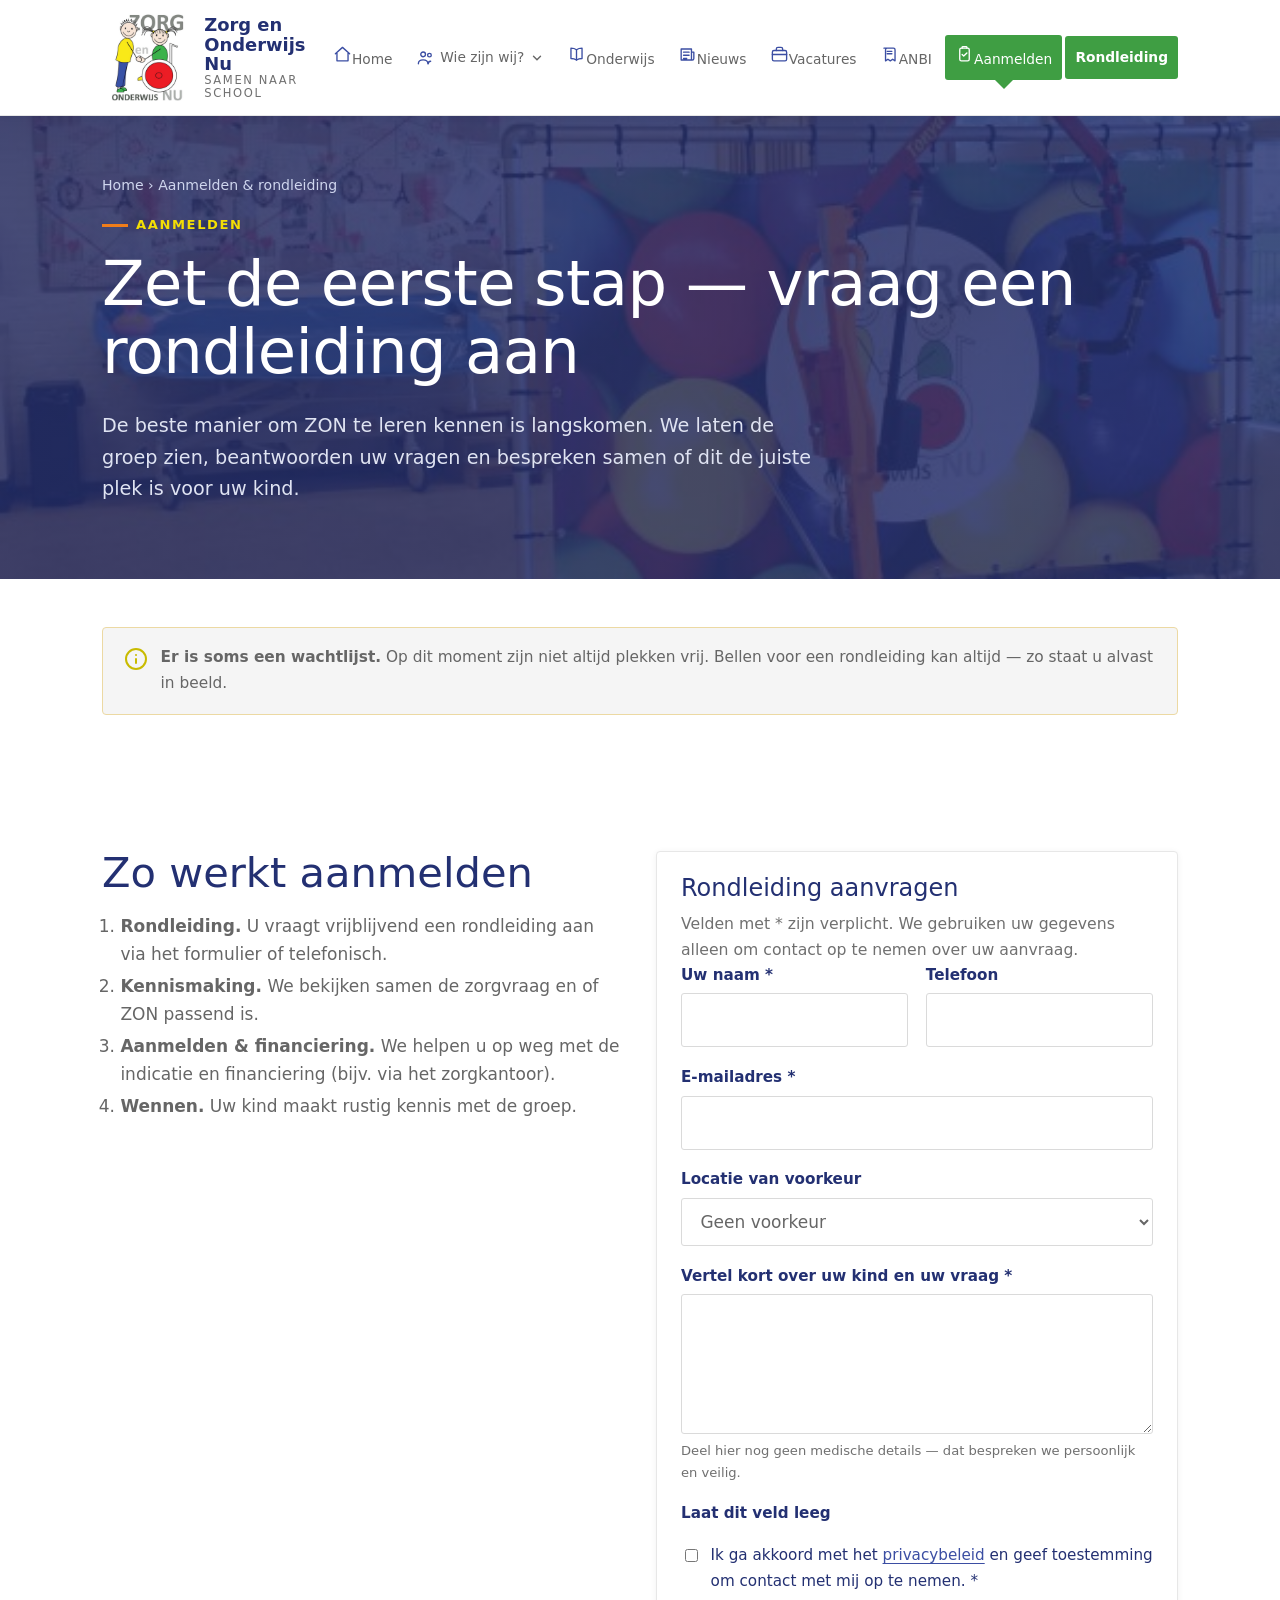
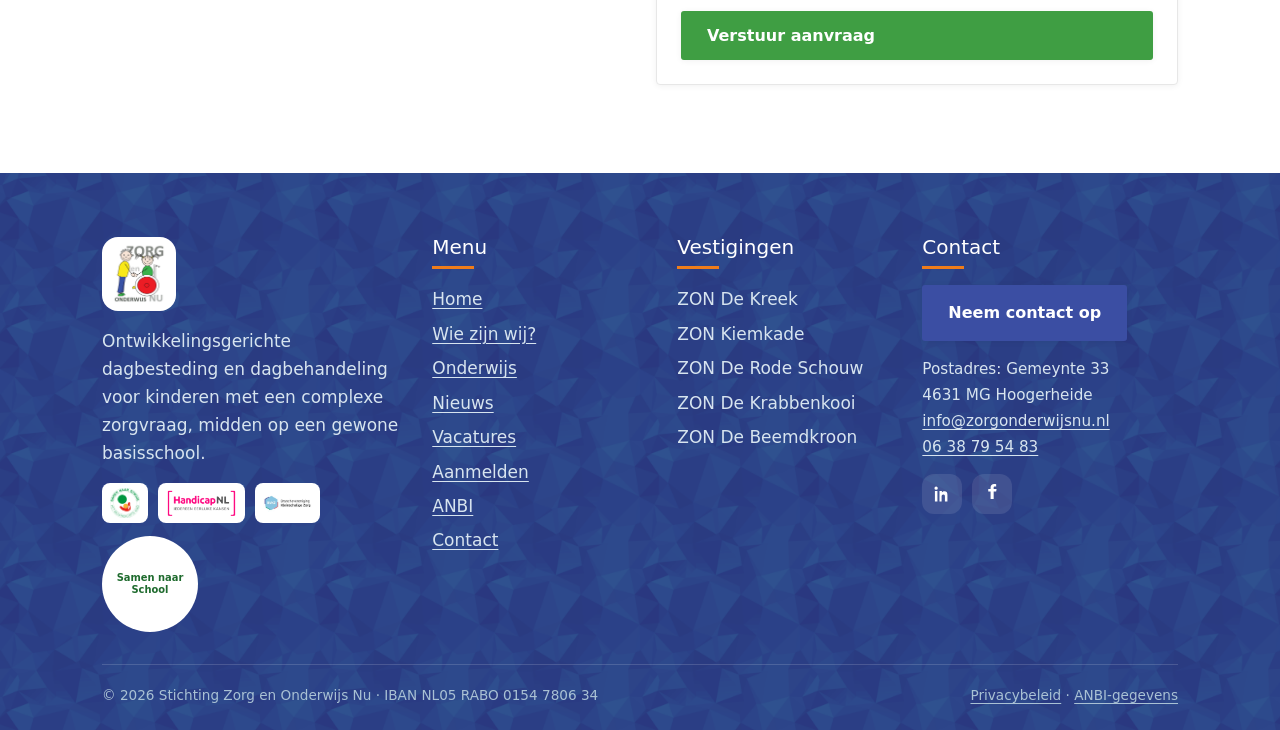
==== commit 7e2cd04c: "Overhaul navigation, replace news archive with Facebook feed, fix content Board decided to stick wit" ====
--- a/aanmelden.html
+++ b/aanmelden.html
@@ -3,14 +3,14 @@
 <head>
   <meta charset="utf-8">
   <meta name="viewport" content="width=device-width, initial-scale=1">
-  <meta http-equiv="Content-Security-Policy" content="default-src 'self'; base-uri 'self'; object-src 'none'; frame-ancestors 'none'; form-action 'self'; frame-src https://www.google.com https://maps.google.com; img-src 'self' data:; style-src 'self' https://fonts.googleapis.com; font-src https://fonts.gstatic.com; script-src 'self'; connect-src 'self'; upgrade-insecure-requests">
+  <meta http-equiv="Content-Security-Policy" content="default-src 'self'; base-uri 'self'; object-src 'none'; frame-ancestors 'none'; form-action 'self'; frame-src https://www.google.com https://maps.google.com https://www.facebook.com; img-src 'self' data:; style-src 'self' https://fonts.googleapis.com; font-src https://fonts.gstatic.com; script-src 'self'; connect-src 'self'; upgrade-insecure-requests">
   <meta http-equiv="X-Content-Type-Options" content="nosniff">
   <meta name="referrer" content="strict-origin-when-cross-origin">
   <meta name="color-scheme" content="light">
   <meta name="theme-color" content="#1F5FA6">
   <script src="assets/theme-init.js"></script>
   <title>Aanmelden &amp; rondleiding — Zorg en Onderwijs Nu</title>
-  <meta name="description" content="Vraag vrijblijvend een rondleiding aan bij ZON. Zo werkt aanmelden en financiering voor dagopvang van kinderen met een complexe zorgvraag.">
+  <meta name="description" content="Vraag vrijblijvend een rondleiding aan bij ZON. Zo werkt aanmelden en financiering voor dagbesteding en dagbehandeling van kinderen met een complexe zorgvraag.">
   <link rel="icon" type="image/png" href="assets/favicon.png">
   <link rel="preconnect" href="https://fonts.googleapis.com">
   <link rel="preconnect" href="https://fonts.gstatic.com" crossorigin>
@@ -41,12 +41,12 @@
           <li><a href="wie-zijn-wij.html#medewerkers">Medewerkers</a></li>
         </ul>
       </li>
+      <li><a href="onderwijs.html"><span class="nav-ico" aria-hidden="true"><svg viewBox="0 0 24 24" fill="none" stroke="currentColor" stroke-width="1.7" stroke-linecap="round" stroke-linejoin="round"><path d="M12 6c-1.8-1.3-4.3-2-7-2v13c2.7 0 5.2.7 7 2 1.8-1.3 4.3-2 7-2V4c-2.7 0-5.2.7-7 2z"/><path d="M12 6v13"/></svg></span><span class="nav-txt">Onderwijs</span></a></li>
       <li><a href="nieuws.html"><span class="nav-ico" aria-hidden="true"><svg viewBox="0 0 24 24" fill="none" stroke="currentColor" stroke-width="1.7" stroke-linecap="round" stroke-linejoin="round"><path d="M4 5h13v14H4zM17 9h3v8a2 2 0 0 1-2 2M7 9h7M7 13h7M7 17h4"/></svg></span><span class="nav-txt">Nieuws</span></a></li>
       <li><a href="vacatures.html"><span class="nav-ico" aria-hidden="true"><svg viewBox="0 0 24 24" fill="none" stroke="currentColor" stroke-width="1.7" stroke-linecap="round" stroke-linejoin="round"><rect x="3" y="7" width="18" height="13" rx="2"/><path d="M8 7V5a2 2 0 0 1 2-2h4a2 2 0 0 1 2 2v2M3 12h18"/></svg></span><span class="nav-txt">Vacatures</span></a></li>
       <li><a href="anbi.html"><span class="nav-ico" aria-hidden="true"><svg viewBox="0 0 24 24" fill="none" stroke="currentColor" stroke-width="1.7" stroke-linecap="round" stroke-linejoin="round"><path d="M5 4h12a2 2 0 0 1 2 2v14l-3-2-3 2-3-2-3 2V6a2 2 0 0 1 2-2z"/><path d="M9 8h6M9 11h6"/></svg></span><span class="nav-txt">ANBI</span></a></li>
-      <li><a href="vrienden.html"><span class="nav-ico" aria-hidden="true"><svg viewBox="0 0 24 24" fill="none" stroke="currentColor" stroke-width="1.7" stroke-linecap="round" stroke-linejoin="round"><path d="M12 21s-6-4-6-9a3 3 0 0 1 6-1 3 3 0 0 1 6 1c0 5-6 9-6 9z"/></svg></span><span class="nav-txt">Vrienden van ZON</span></a></li>
-      <li><a href="contact.html"><span class="nav-ico" aria-hidden="true"><svg viewBox="0 0 24 24" fill="none" stroke="currentColor" stroke-width="1.7" stroke-linecap="round" stroke-linejoin="round"><rect x="3" y="6" width="18" height="12" rx="1.5"/><path d="M4 7l8 6 8-6"/></svg></span><span class="nav-txt">Contact</span></a></li>
-      <li class="cta-item"><a href="aanmelden.html" aria-current="page">Rondleiding&nbsp;aanvragen</a></li>
+      <li><a href="aanmelden.html" aria-current="page"><span class="nav-ico" aria-hidden="true"><svg viewBox="0 0 24 24" fill="none" stroke="currentColor" stroke-width="1.7" stroke-linecap="round" stroke-linejoin="round"><rect x="6" y="4" width="12" height="16" rx="2"/><path d="M9 4V3a1 1 0 0 1 1-1h4a1 1 0 0 1 1 1v1"/><path d="M9 12l2 2 4-4"/></svg></span><span class="nav-txt">Aanmelden</span></a></li>
+      <li class="cta-item"><a href="aanmelden.html">Rondleiding</a></li>
     </ul>
   </div>
 </header>
@@ -61,6 +61,15 @@
     </div>
   </section>
 
+  <section class="section section--tight">
+    <div class="wrap">
+      <div class="notice">
+        <svg viewBox="0 0 24 24" fill="none" stroke="currentColor" stroke-width="2" stroke-linecap="round" stroke-linejoin="round"><circle cx="12" cy="12" r="10"/><path d="M12 16v-4M12 8h.01"/></svg>
+        <p><strong>Er is soms een wachtlijst.</strong> Op dit moment zijn niet altijd plekken vrij. Bellen voor een rondleiding kan altijd — zo staat u alvast in beeld.</p>
+      </div>
+    </div>
+  </section>
+
   <section class="section">
     <div class="wrap grid grid-2 align-start">
       <div>
@@ -71,10 +80,6 @@
           <li><strong>Aanmelden &amp; financiering.</strong> We helpen u op weg met de indicatie en financiering (bijv. via het zorgkantoor).</li>
           <li><strong>Wennen.</strong> Uw kind maakt rustig kennis met de groep.</li>
         </ol>
-        <div class="notice">
-          <svg viewBox="0 0 24 24" fill="none" stroke="currentColor" stroke-width="2" stroke-linecap="round" stroke-linejoin="round"><circle cx="12" cy="12" r="10"/><path d="M12 16v-4M12 8h.01"/></svg>
-          <p><strong>Er is soms een wachtlijst.</strong> Op dit moment zijn niet altijd plekken vrij. Bellen voor een rondleiding kan altijd — zo staat u alvast in beeld.</p>
-        </div>
       </div>
 
       <div class="card">
@@ -132,19 +137,19 @@
     <div class="footer-grid">
       <div class="foot-brand">
         <img src="assets/logo-zon.png" alt="Logo Zorg en Onderwijs Nu" width="74" height="74">
-        <p>Ontwikkelingsgerichte dagopvang en zorg voor kinderen met een complexe zorgvraag, midden op een gewone basisschool.</p>
-        <div class="partners"><img src="assets/logos/nsgk.png" alt="NSGK" height="28"><img src="assets/logos/handicapnl.png" alt="HandicapNL" height="28"><img src="assets/logos/bvkz.jpg" alt="BVKZ" height="28"></div><span class="sns-badge" aria-hidden="true">Samen naar School</span>
+        <p>Ontwikkelingsgerichte dagbesteding en dagbehandeling voor kinderen met een complexe zorgvraag, midden op een gewone basisschool.</p>
+        <div class="partners"><a href="https://www.nsgk.nl/" target="_blank" rel="noopener noreferrer"><img src="assets/logos/nsgk.png" alt="NSGK" height="40"></a><img src="assets/logos/handicapnl.png" alt="HandicapNL" height="40"><img src="assets/logos/bvkz.jpg" alt="BVKZ" height="40"></div><a class="sns-badge" href="https://www.samennaarschool.nl/" target="_blank" rel="noopener noreferrer">Samen naar School</a>
       </div>
       <div>
         <h4>Menu</h4><span class="foot-divider" aria-hidden="true"></span>
         <ul>
           <li><a href="index.html">Home</a></li>
           <li><a href="wie-zijn-wij.html">Wie zijn wij?</a></li>
+          <li><a href="onderwijs.html">Onderwijs</a></li>
           <li><a href="nieuws.html">Nieuws</a></li>
           <li><a href="vacatures.html">Vacatures</a></li>
           <li><a href="aanmelden.html">Aanmelden</a></li>
           <li><a href="anbi.html">ANBI</a></li>
-          <li><a href="vrienden.html">Vrienden van ZON</a></li>
           <li><a href="contact.html">Contact</a></li>
         </ul>
       </div>
@@ -154,7 +159,8 @@
       </div>
       <div>
         <h4>Contact</h4><span class="foot-divider" aria-hidden="true"></span>
-        <address>Postadres: Hinkelenoord 14<br>4617 NC Bergen op Zoom<br><a href="mailto:info@zorgonderwijsnu.nl">info@zorgonderwijsnu.nl</a><br><a href="tel:+31643204571">06 43 20 45 71</a></address>
+        <p><a class="btn btn--brand" href="contact.html">Neem contact op</a></p>
+        <address>Postadres: Gemeynte 33<br>4631 MG Hoogerheide<br><a href="mailto:info@zorgonderwijsnu.nl">info@zorgonderwijsnu.nl</a><br><a href="tel:+31638795483">06 38 79 54 83</a></address>
         <div class="socials">
           <a href="https://nl.linkedin.com/company/zorg-en-onderwijs-nu" target="_blank" rel="noopener noreferrer" aria-label="LinkedIn (opent in nieuw tabblad)"><svg viewBox="0 0 24 24" fill="currentColor"><path d="M6.94 5a2 2 0 1 1-4 0 2 2 0 0 1 4 0zM3.5 8.5h3V21h-3V8.5zM9 8.5h2.9v1.7h.04c.4-.76 1.4-1.56 2.9-1.56 3.1 0 3.67 2 3.67 4.7V21h-3v-5.5c0-1.3-.02-3-1.85-3-1.85 0-2.13 1.44-2.13 2.9V21H9V8.5z"/></svg></a>
           <a href="https://www.facebook.com/zorgenonderwijsnu" target="_blank" rel="noopener noreferrer" aria-label="Facebook (opent in nieuw tabblad)"><svg viewBox="0 0 24 24" fill="currentColor"><path d="M14 9h3l.5-3H14V4.5c0-.9.3-1.5 1.6-1.5H17V.2C16.6.1 15.6 0 14.5 0 12 0 10.3 1.5 10.3 4.2V6H7.5v3h2.8v9h3.7V9z"/></svg></a>
@@ -168,12 +174,7 @@
   </div>
 </footer>
 
-<button type="button" id="theme-toggle" class="theme-toggle" aria-pressed="false">
-  <span class="theme-toggle-icon" aria-hidden="true">&#127912;</span>
-  <span class="theme-toggle-label">Klassieke look</span>
-</button>
 <script src="assets/nav.js"></script>
-<script src="assets/theme-toggle.js"></script>
 <script src="assets/form.js"></script>
 </body>
 </html>
--- a/assets/styles.css
+++ b/assets/styles.css
@@ -154,7 +154,7 @@
 .nav-toggle svg { width: 24px; height: 24px; color: var(--brand-deep); }
 
 .menu { display: flex; align-items: center; gap: .2rem; list-style: none; margin: 0; padding: 0; }
-.menu > li { position: relative; }
+.menu > li { position: relative; flex-shrink: 0; }
 .menu a {
   display: inline-block; padding: .55rem .8rem; border-radius: var(--pill);
   font-weight: 500; color: var(--ink); text-decoration: none; font-size: .98rem;
@@ -287,9 +287,36 @@
 .quote--leaf { border-left-color: var(--leaf); }
 
 /* ---------- Locaties ---------- */
-.loc-photo { border-radius: var(--r-lg) var(--r-lg) 0 0; overflow: hidden; margin: -1.5rem -1.5rem 1.2rem; aspect-ratio: 16 / 9; }
+.loc-photo { position: relative; border-radius: var(--r-lg) var(--r-lg) 0 0; overflow: hidden; margin: -1.5rem -1.5rem 1.2rem; aspect-ratio: 16 / 9; }
 .loc-photo img { width: 100%; height: 100%; object-fit: cover; display: block; }
 .loc-photo--pair { display: grid; grid-template-columns: 1fr 1fr; gap: 2px; }
+.loc-photo .slider-track { height: 100%; gap: 0; padding-bottom: 0; scroll-snap-type: x mandatory; align-items: stretch; }
+.loc-photo .slide { width: 100%; height: 100%; aspect-ratio: auto; align-self: stretch; }
+.loc-photo .slide img { height: 100%; }
+.loc-photo [data-slider] { position: relative; height: 100%; overflow: hidden; }
+.loc-photo .slider-dots { position: absolute; bottom: .6rem; left: 0; right: 0; margin: 0; z-index: 2; }
+.loc-photo .slider-dots button { background: rgba(255,255,255,.55); }
+.loc-photo .slider-dots button[aria-current="true"] { background: #fff; }
+.loc-photo .slider-nav { width: 34px; height: 34px; background: rgba(255,255,255,.85); }
+.loc-photo .slider-prev { left: 8px; }
+.loc-photo .slider-next { right: 8px; }
+.loc-photo .slider-nav svg { width: 16px; height: 16px; }
+
+/* Foto's binnen een detail-panel (bv. Communicatie) */
+.detail-photos { display: grid; grid-template-columns: 1fr 1fr; gap: .8rem; margin-top: 1rem; }
+.detail-photos img { width: 100%; aspect-ratio: 4 / 3; object-fit: cover; border-radius: var(--r-md); display: block; }
+@media (max-width: 560px) { .detail-photos { grid-template-columns: 1fr; } }
+
+/* Foto's op kaarten (Wat we bieden) */
+.card-photo { border-radius: var(--r-lg) var(--r-lg) 0 0; overflow: hidden; margin: -1.5rem -1.5rem 1.2rem; aspect-ratio: 4 / 3; }
+.card-photo img { width: 100%; height: 100%; object-fit: cover; display: block; }
+
+/* Video-embed (introductiefilmpje) */
+.video-embed {
+  position: relative; border-radius: var(--r-lg); overflow: hidden; box-shadow: var(--shadow);
+  aspect-ratio: 16 / 9; background: #000; max-width: 720px; margin-inline: auto;
+}
+.video-embed video { width: 100%; height: 100%; display: block; object-fit: contain; background: #000; }
 .loc { display: flex; gap: 1rem; align-items: flex-start; }
 .loc .pin { width: 46px; height: 46px; border-radius: 14px; background: var(--wash-blue); color: var(--brand); display: grid; place-items: center; flex: none; }
 .loc .pin svg { width: 24px; height: 24px; }
@@ -340,6 +367,18 @@
   .news-post { grid-template-columns: 1fr; }
   .news-post-media img { aspect-ratio: 16 / 10; }
 }
+
+/* ---------- Facebook-feed (klik-om-te-laden, privacyvriendelijk) ---------- */
+.fb-feed { display: flex; justify-content: center; }
+.fb-feed-placeholder {
+  max-width: 560px; width: 100%; text-align: center; background: var(--card);
+  border: 1px solid var(--line); border-radius: var(--r-lg); padding: clamp(2rem, 5vw, 2.8rem) 1.6rem;
+  box-shadow: var(--shadow-sm);
+}
+.fb-feed-placeholder svg { width: 44px; height: 44px; color: #1877F2; margin: 0 auto 1rem; display: block; }
+.fb-feed-placeholder h3 { margin-bottom: .5rem; }
+.fb-feed-placeholder p { color: var(--muted); margin-bottom: 1.4rem; }
+.fb-feed iframe { max-width: 100%; border-radius: var(--r-lg); box-shadow: var(--shadow-sm); }
 
 /* ---------- CTA band ---------- */
 .cta-band { background: var(--brand-deep); color: #fff; border-radius: var(--r-lg); padding: clamp(2rem, 5vw, 3.5rem); text-align: center; position: relative; overflow: hidden; }
@@ -420,6 +459,7 @@
 .site-footer { background: var(--brand-deep); color: #d7e4ef; padding-block: clamp(2.5rem, 5vw, 4rem) 1.5rem; }
 .site-footer a { color: #d7e4ef; }
 .site-footer a:hover { color: #fff; }
+.site-footer .btn--brand, .site-footer .btn--brand:hover { color: #fff; }
 .footer-grid { display: grid; grid-template-columns: 1.4fr 1fr 1fr 1.2fr; gap: 2rem; }
 .footer-grid h4 { color: #fff; font-size: 1rem; margin-bottom: .8rem; }
 .footer-grid ul { list-style: none; padding: 0; margin: 0; }
@@ -429,7 +469,8 @@
 .foot-brand p { margin-top: 1rem; }
 .partners { display: flex; flex-wrap: wrap; gap: .6rem; margin-top: .6rem; align-items: center; }
 .partners span { background: rgba(255,255,255,.1); border-radius: var(--pill); padding: .3rem .8rem; font-size: .82rem; }
-.partners img { height: 28px; width: auto; background: #fff; border-radius: 8px; padding: .3rem .5rem; display: block; }
+.partners img { height: 40px; width: auto; background: #fff; border-radius: 8px; padding: .3rem .5rem; display: block; }
+.partners a { display: block; line-height: 0; }
 .socials { display: flex; gap: .6rem; margin-top: .8rem; }
 .socials a { width: 40px; height: 40px; border-radius: 12px; background: rgba(255,255,255,.1); display: grid; place-items: center; }
 .socials svg { width: 20px; height: 20px; color: #fff; }
@@ -483,8 +524,9 @@
 .slider-track {
   display: flex; gap: 1rem; overflow-x: auto; scroll-snap-type: x mandatory;
   scroll-behavior: smooth; padding: 0 0 .6rem; margin: 0; list-style: none;
-  -webkit-overflow-scrolling: touch;
-}
+  -webkit-overflow-scrolling: touch; scrollbar-width: none;
+}
+.slider-track::-webkit-scrollbar { display: none; }
 .slide {
   flex: 0 0 auto; width: min(320px, 74vw); aspect-ratio: 4 / 5; margin: 0;
   scroll-snap-align: start; border-radius: var(--r-lg); overflow: hidden;
@@ -513,7 +555,7 @@
 .hero-panel .hero-slider .slider-track { gap: 0; scroll-snap-type: x mandatory; }
 .hero-panel .hero-slider .slide { width: 100%; aspect-ratio: 4 / 3; border-radius: var(--r-md); }
 
-/* Bredere, liggende foto-band bovenaan een subpagina (bv. Vrienden van ZON) */
+/* Bredere, liggende foto-band bovenaan een subpagina */
 .page-photo-slider .slider-track { gap: 0; scroll-snap-type: x mandatory; }
 .page-photo-slider .slide { width: 100%; aspect-ratio: 21 / 9; border-radius: var(--r-lg); }
 
@@ -526,7 +568,7 @@
   .footer-grid { grid-template-columns: 1fr 1fr; }
   .stats { grid-template-columns: repeat(2, 1fr); }
 }
-@media (max-width: 780px) {
+@media (max-width: 1000px) {
   .nav-toggle { display: inline-flex; }
   .menu {
     position: fixed; inset: 64px 0 auto 0; flex-direction: column; align-items: stretch;
@@ -646,14 +688,16 @@
 [data-theme="classic"] .nav { min-height: 108px; }
 .nav-ico { display: none; }
 [data-theme="classic"] .nav-ico {
-  display: inline-flex; width: 24px; height: 24px; margin: 0 auto;
+  display: inline-flex; width: 24px; height: 24px; margin: 0;
 }
 [data-theme="classic"] .nav-ico svg { width: 100%; height: 100%; stroke: var(--brand); fill: none; stroke-width: 1.7; }
 [data-theme="classic"] .menu a,
 [data-theme="classic"] .has-sub > button {
-  flex-direction: column; align-items: center; justify-content: center;
-  gap: .3rem; min-width: 76px; padding: 14px 10px; font-size: .82rem; text-align: center;
-}
+  flex-direction: row; align-items: center; justify-content: center;
+  gap: .35rem; min-width: 0; padding: 10px 10px; font-size: .86rem; text-align: left;
+  white-space: nowrap; flex-shrink: 0;
+}
+[data-theme="classic"] .nav-ico { width: 19px; height: 19px; }
 [data-theme="classic"] .menu a[aria-current="page"],
 [data-theme="classic"] .has-sub[data-open="true"] > button {
   background: var(--coral-ink); color: #fff; position: relative;
@@ -666,7 +710,7 @@
 }
 [data-theme="classic"] .menu .cta-item a { flex-direction: row; gap: .5rem; }
 [data-theme="classic"] .menu .cta-item a:hover { background: var(--coral-ink); filter: brightness(.92); }
-@media (max-width: 780px) {
+@media (max-width: 1000px) {
   [data-theme="classic"] .menu a,
   [data-theme="classic"] .has-sub > button {
     flex-direction: row; justify-content: flex-start; text-align: left; min-width: 0; padding: .6rem .8rem;
@@ -702,7 +746,7 @@
 /* ---------- Homepage hero (klassiek): foto-slider + veelhoek-onderschrift ---------- */
 [data-theme="classic"] .hero { padding-block: 0; }
 [data-theme="classic"] .hero .wrap { grid-template-columns: 1fr; gap: 0; padding-inline: 0; max-width: 100%; }
-[data-theme="classic"] .hero-panel { order: -1; border: 0; border-radius: 0; box-shadow: none; padding: 0; max-width: none; }
+[data-theme="classic"] .hero-panel { order: -1; border: 0; border-radius: 0; box-shadow: none; padding: 0 0 1.8rem; max-width: none; }
 [data-theme="classic"] .hero-panel .scene { display: none; }
 [data-theme="classic"] .badge-float { display: none; }
 [data-theme="classic"] .hero-slider .slide { border-radius: 0; aspect-ratio: 16 / 7; }
@@ -771,7 +815,9 @@
 [data-theme="classic"] .foot-divider { display: block; width: 42px; height: 3px; background: var(--orange); margin: 8px 0 16px; }
 .sns-badge { display: none; }
 [data-theme="classic"] .sns-badge {
-  display: grid; place-items: center; width: 88px; height: 88px; border-radius: 50%;
+  display: grid; place-items: center; width: 96px; height: 96px; border-radius: 50%;
   background: #fff; color: #1f6b2e; font-family: var(--display); font-weight: 700;
-  font-size: .58rem; text-align: center; line-height: 1.15; padding: 8px; margin-top: .8rem;
-}
+  font-size: .62rem; text-align: center; line-height: 1.15; padding: 8px; margin-top: .8rem;
+  text-decoration: none; transition: transform .15s ease;
+}
+[data-theme="classic"] .sns-badge:hover { transform: scale(1.05); }
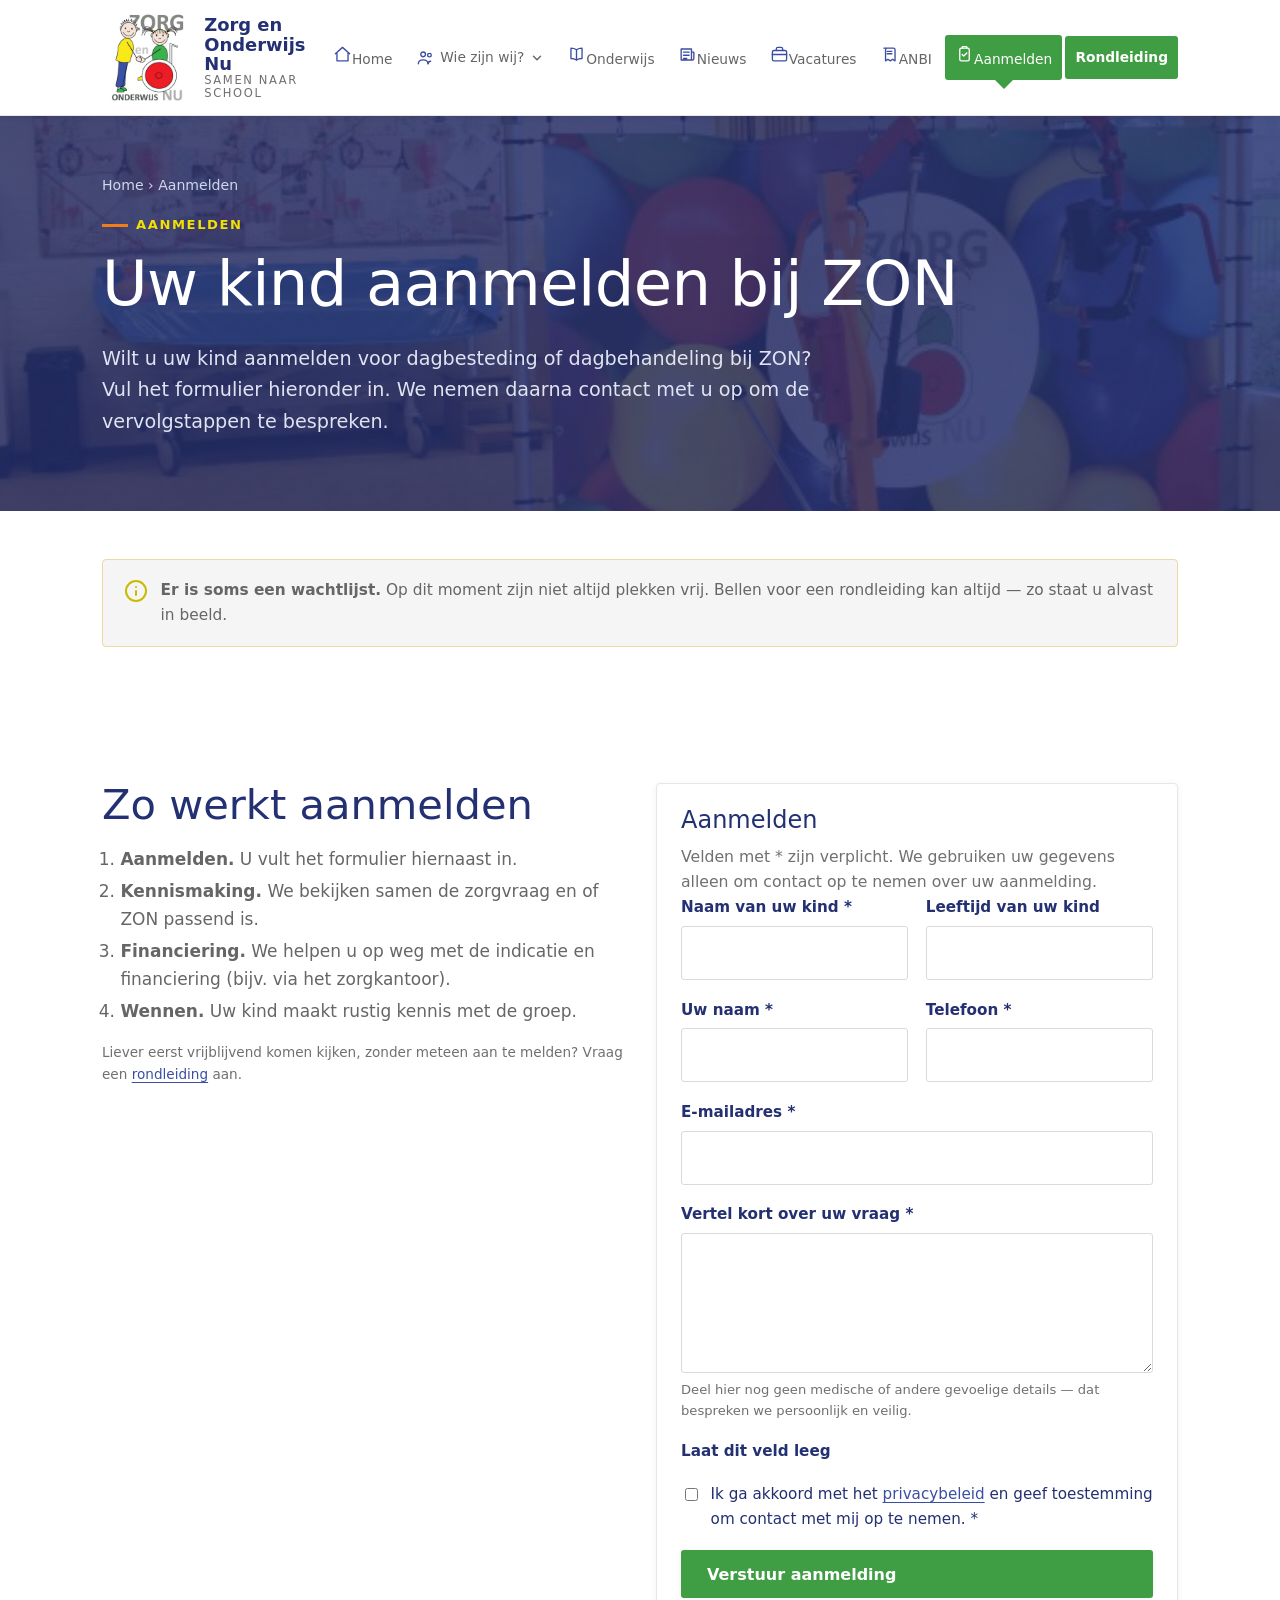
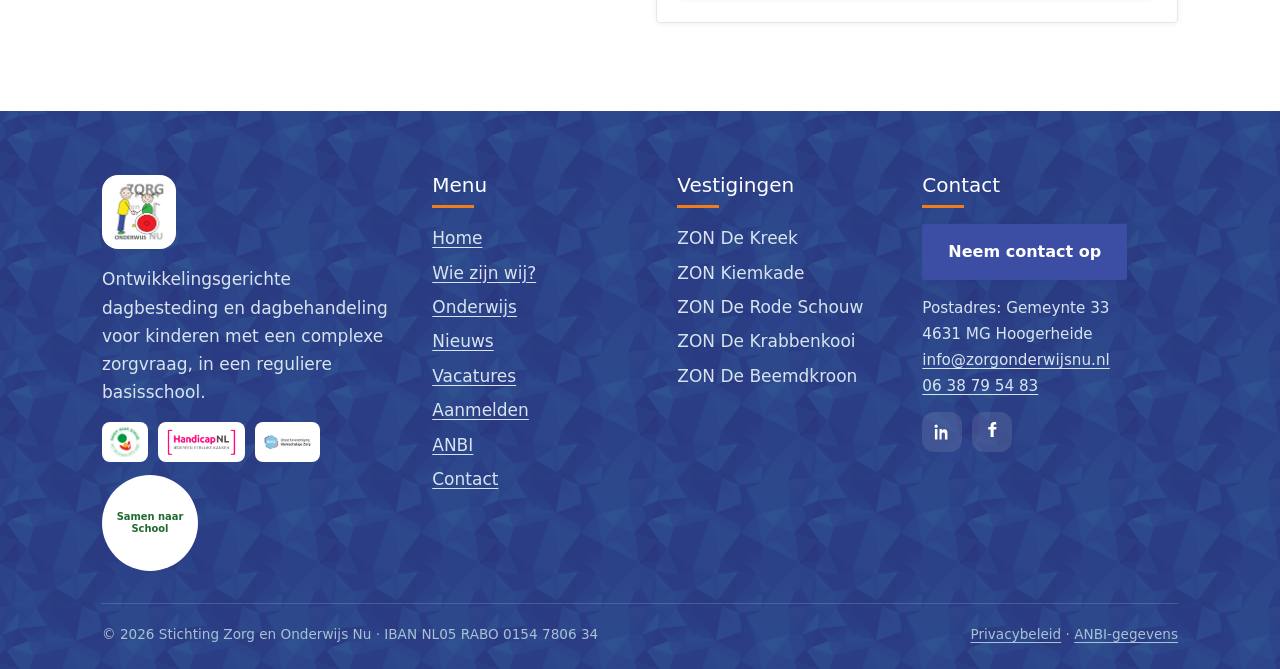
==== commit 981ffc21: "Verwerk bestuursreviewpunten en fix trage hero-slider - Terminologie- en feitcorrecties uit Jeroens " ====
--- a/aanmelden.html
+++ b/aanmelden.html
@@ -9,8 +9,8 @@
   <meta name="color-scheme" content="light">
   <meta name="theme-color" content="#1F5FA6">
   <script src="assets/theme-init.js"></script>
-  <title>Aanmelden &amp; rondleiding — Zorg en Onderwijs Nu</title>
-  <meta name="description" content="Vraag vrijblijvend een rondleiding aan bij ZON. Zo werkt aanmelden en financiering voor dagbesteding en dagbehandeling van kinderen met een complexe zorgvraag.">
+  <title>Aanmelden — Zorg en Onderwijs Nu</title>
+  <meta name="description" content="Meld uw kind aan bij ZON voor dagbesteding en dagbehandeling. Wij helpen u daarna op weg met de indicatie en financiering.">
   <link rel="icon" type="image/png" href="assets/favicon.png">
   <link rel="preconnect" href="https://fonts.googleapis.com">
   <link rel="preconnect" href="https://fonts.gstatic.com" crossorigin>
@@ -46,7 +46,7 @@
       <li><a href="vacatures.html"><span class="nav-ico" aria-hidden="true"><svg viewBox="0 0 24 24" fill="none" stroke="currentColor" stroke-width="1.7" stroke-linecap="round" stroke-linejoin="round"><rect x="3" y="7" width="18" height="13" rx="2"/><path d="M8 7V5a2 2 0 0 1 2-2h4a2 2 0 0 1 2 2v2M3 12h18"/></svg></span><span class="nav-txt">Vacatures</span></a></li>
       <li><a href="anbi.html"><span class="nav-ico" aria-hidden="true"><svg viewBox="0 0 24 24" fill="none" stroke="currentColor" stroke-width="1.7" stroke-linecap="round" stroke-linejoin="round"><path d="M5 4h12a2 2 0 0 1 2 2v14l-3-2-3 2-3-2-3 2V6a2 2 0 0 1 2-2z"/><path d="M9 8h6M9 11h6"/></svg></span><span class="nav-txt">ANBI</span></a></li>
       <li><a href="aanmelden.html" aria-current="page"><span class="nav-ico" aria-hidden="true"><svg viewBox="0 0 24 24" fill="none" stroke="currentColor" stroke-width="1.7" stroke-linecap="round" stroke-linejoin="round"><rect x="6" y="4" width="12" height="16" rx="2"/><path d="M9 4V3a1 1 0 0 1 1-1h4a1 1 0 0 1 1 1v1"/><path d="M9 12l2 2 4-4"/></svg></span><span class="nav-txt">Aanmelden</span></a></li>
-      <li class="cta-item"><a href="aanmelden.html">Rondleiding</a></li>
+      <li class="cta-item"><a href="rondleiding.html">Rondleiding</a></li>
     </ul>
   </div>
 </header>
@@ -54,10 +54,10 @@
 
   <section class="page-hero page-hero--photo">
     <div class="wrap">
-      <p class="crumbs"><a href="index.html">Home</a> › Aanmelden &amp; rondleiding</p>
+      <p class="crumbs"><a href="index.html">Home</a> › Aanmelden</p>
       <span class="eyebrow">Aanmelden</span>
-      <h1>Zet de eerste stap — vraag een rondleiding aan</h1>
-      <p class="lead">De beste manier om ZON te leren kennen is langskomen. We laten de groep zien, beantwoorden uw vragen en bespreken samen of dit de juiste plek is voor uw kind.</p>
+      <h1>Uw kind aanmelden bij ZON</h1>
+      <p class="lead">Wilt u uw kind aanmelden voor dagbesteding of dagbehandeling bij ZON? Vul het formulier hieronder in. We nemen daarna contact met u op om de vervolgstappen te bespreken.</p>
     </div>
   </section>
 
@@ -75,25 +75,37 @@
       <div>
         <h2>Zo werkt aanmelden</h2>
         <ol>
-          <li><strong>Rondleiding.</strong> U vraagt vrijblijvend een rondleiding aan via het formulier of telefonisch.</li>
+          <li><strong>Aanmelden.</strong> U vult het formulier hiernaast in.</li>
           <li><strong>Kennismaking.</strong> We bekijken samen de zorgvraag en of ZON passend is.</li>
-          <li><strong>Aanmelden &amp; financiering.</strong> We helpen u op weg met de indicatie en financiering (bijv. via het zorgkantoor).</li>
+          <li><strong>Financiering.</strong> We helpen u op weg met de indicatie en financiering (bijv. via het zorgkantoor).</li>
           <li><strong>Wennen.</strong> Uw kind maakt rustig kennis met de groep.</li>
         </ol>
+        <p class="form-note">Liever eerst vrijblijvend komen kijken, zonder meteen aan te melden? Vraag een <a href="rondleiding.html">rondleiding</a> aan.</p>
       </div>
 
       <div class="card">
-        <h2>Rondleiding aanvragen</h2>
-        <p class="form-note">Velden met * zijn verplicht. We gebruiken uw gegevens alleen om contact op te nemen over uw aanvraag.</p>
-        <form class="form" data-zon-form action="/aanvraag" method="post" novalidate>
+        <h2>Aanmelden</h2>
+        <p class="form-note">Velden met * zijn verplicht. We gebruiken uw gegevens alleen om contact op te nemen over uw aanmelding.</p>
+        <form class="form" data-zon-form name="aanmelden" data-netlify="true" netlify-honeypot="website" action="/" method="post" novalidate>
+          <input type="hidden" name="form-name" value="aanmelden">
+          <div class="row-2">
+            <div class="field">
+              <label for="kind-naam">Naam van uw kind *</label>
+              <input id="kind-naam" name="kind_naam" type="text" autocomplete="off" required maxlength="80">
+            </div>
+            <div class="field">
+              <label for="leeftijd">Leeftijd van uw kind</label>
+              <input id="leeftijd" name="leeftijd" type="number" inputmode="numeric" min="0" max="18" maxlength="2">
+            </div>
+          </div>
           <div class="row-2">
             <div class="field">
               <label for="naam">Uw naam *</label>
               <input id="naam" name="naam" type="text" autocomplete="name" required maxlength="80">
             </div>
             <div class="field">
-              <label for="tel">Telefoon</label>
-              <input id="tel" name="telefoon" type="tel" autocomplete="tel" maxlength="20">
+              <label for="tel">Telefoon *</label>
+              <input id="tel" name="telefoon" type="tel" autocomplete="tel" required maxlength="20">
             </div>
           </div>
           <div class="field">
@@ -101,20 +113,9 @@
             <input id="email" name="email" type="email" autocomplete="email" required maxlength="120">
           </div>
           <div class="field">
-            <label for="locatie">Locatie van voorkeur</label>
-            <select id="locatie" name="locatie">
-              <option value="">Geen voorkeur</option>
-              <option>ZON De Kreek (Bergen op Zoom)</option>
-              <option>ZON Kiemkade (Bergen op Zoom)</option>
-              <option>ZON De Rode Schouw (Halsteren)</option>
-              <option>ZON De Krabbenkooi (Bergen op Zoom)</option>
-              <option>ZON De Beemdkroon (Bergen op Zoom)</option>
-            </select>
-          </div>
-          <div class="field">
-            <label for="bericht">Vertel kort over uw kind en uw vraag *</label>
+            <label for="bericht">Vertel kort over uw vraag *</label>
             <textarea id="bericht" name="bericht" required maxlength="1500"></textarea>
-            <span class="hint">Deel hier nog geen medische details — dat bespreken we persoonlijk en veilig.</span>
+            <span class="hint">Deel hier nog geen medische of andere gevoelige details — dat bespreken we persoonlijk en veilig.</span>
           </div>
           <div class="field" aria-hidden="true">
             <label for="website">Laat dit veld leeg</label>
@@ -124,7 +125,7 @@
             <input id="akkoord" name="akkoord" type="checkbox" required>
             <label for="akkoord">Ik ga akkoord met het <a href="contact.html#privacy">privacybeleid</a> en geef toestemming om contact met mij op te nemen. *</label>
           </div>
-          <button class="btn btn--primary" type="submit">Verstuur aanvraag</button>
+          <button class="btn btn--primary" type="submit">Verstuur aanmelding</button>
           <p class="form-note" data-status role="status" tabindex="-1" hidden></p>
         </form>
       </div>
@@ -137,8 +138,8 @@
     <div class="footer-grid">
       <div class="foot-brand">
         <img src="assets/logo-zon.png" alt="Logo Zorg en Onderwijs Nu" width="74" height="74">
-        <p>Ontwikkelingsgerichte dagbesteding en dagbehandeling voor kinderen met een complexe zorgvraag, midden op een gewone basisschool.</p>
-        <div class="partners"><a href="https://www.nsgk.nl/" target="_blank" rel="noopener noreferrer"><img src="assets/logos/nsgk.png" alt="NSGK" height="40"></a><img src="assets/logos/handicapnl.png" alt="HandicapNL" height="40"><img src="assets/logos/bvkz.jpg" alt="BVKZ" height="40"></div><a class="sns-badge" href="https://www.samennaarschool.nl/" target="_blank" rel="noopener noreferrer">Samen naar School</a>
+        <p>Ontwikkelingsgerichte dagbesteding en dagbehandeling voor kinderen met een complexe zorgvraag, in een reguliere basisschool.</p>
+        <div class="partners"><a href="https://www.nsgk.nl/" target="_blank" rel="noopener noreferrer"><img src="assets/logos/nsgk.png" alt="Stichting Gehandicapte Kind" height="40"></a><img src="assets/logos/handicapnl.png" alt="HandicapNL" height="40"><img src="assets/logos/bvkz.jpg" alt="BVKZ" height="40"></div><a class="sns-badge" href="https://www.samennaarschool.nl/" target="_blank" rel="noopener noreferrer">Samen naar School</a>
       </div>
       <div>
         <h4>Menu</h4><span class="foot-divider" aria-hidden="true"></span>
--- a/assets/styles.css
+++ b/assets/styles.css
@@ -244,6 +244,7 @@
 .card h2 { font-size: 1.5rem; }
 .card h3 { color: var(--brand-deep); margin-bottom: .4rem; }
 .card p { color: var(--muted); margin-bottom: 0; font-size: .98rem; }
+.card ul, .card ol { color: var(--muted); font-size: .98rem; }
 .card .icon {
   width: 52px; height: 52px; border-radius: 16px; display: grid; place-items: center;
   margin-bottom: 1rem;
@@ -294,6 +295,7 @@
 .loc-photo .slide { width: 100%; height: 100%; aspect-ratio: auto; align-self: stretch; }
 .loc-photo .slide img { height: 100%; }
 .loc-photo [data-slider] { position: relative; height: 100%; overflow: hidden; }
+.loc-photo .slider-progress { position: absolute; top: 0; left: 0; right: 0; margin-top: 0; height: 3px; background: rgba(255,255,255,.4); border-radius: 0; z-index: 2; }
 .loc-photo .slider-dots { position: absolute; bottom: .6rem; left: 0; right: 0; margin: 0; z-index: 2; }
 .loc-photo .slider-dots button { background: rgba(255,255,255,.55); }
 .loc-photo .slider-dots button[aria-current="true"] { background: #fff; }
@@ -513,7 +515,7 @@
 }
 .detail-panel[open] summary::after { transform: rotate(-135deg); }
 .detail-panel .detail-body { padding: 0 1.3rem 1.3rem; color: var(--muted); }
-.detail-panel .detail-body h4 { color: var(--brand-deep); font-family: var(--display); font-size: .98rem; margin: 1rem 0 .3rem; }
+.detail-panel .detail-body h4 { color: var(--brand-deep); font-family: var(--display); font-weight: 800; font-size: 1.05rem; margin: 1.3rem 0 .35rem; }
 .detail-panel .detail-body h4:first-child { margin-top: 0; }
 .notice svg { width: 24px; height: 24px; color: var(--sun-deep); flex: none; margin-top: .1rem; }
 .notice p { margin: 0; font-size: .96rem; }
@@ -549,6 +551,8 @@
   background: var(--line-cool); cursor: pointer; transition: .2s ease;
 }
 .slider-dots button[aria-current="true"] { background: var(--brand); width: 22px; border-radius: var(--pill); }
+.slider-progress { position: relative; height: 3px; margin-top: .9rem; background: var(--line-cool); overflow: hidden; border-radius: var(--pill); }
+.slider-progress-bar { display: block; height: 100%; width: 0%; background: var(--brand); }
 @media (max-width: 640px) {
   .slider-nav { display: none; }
 }
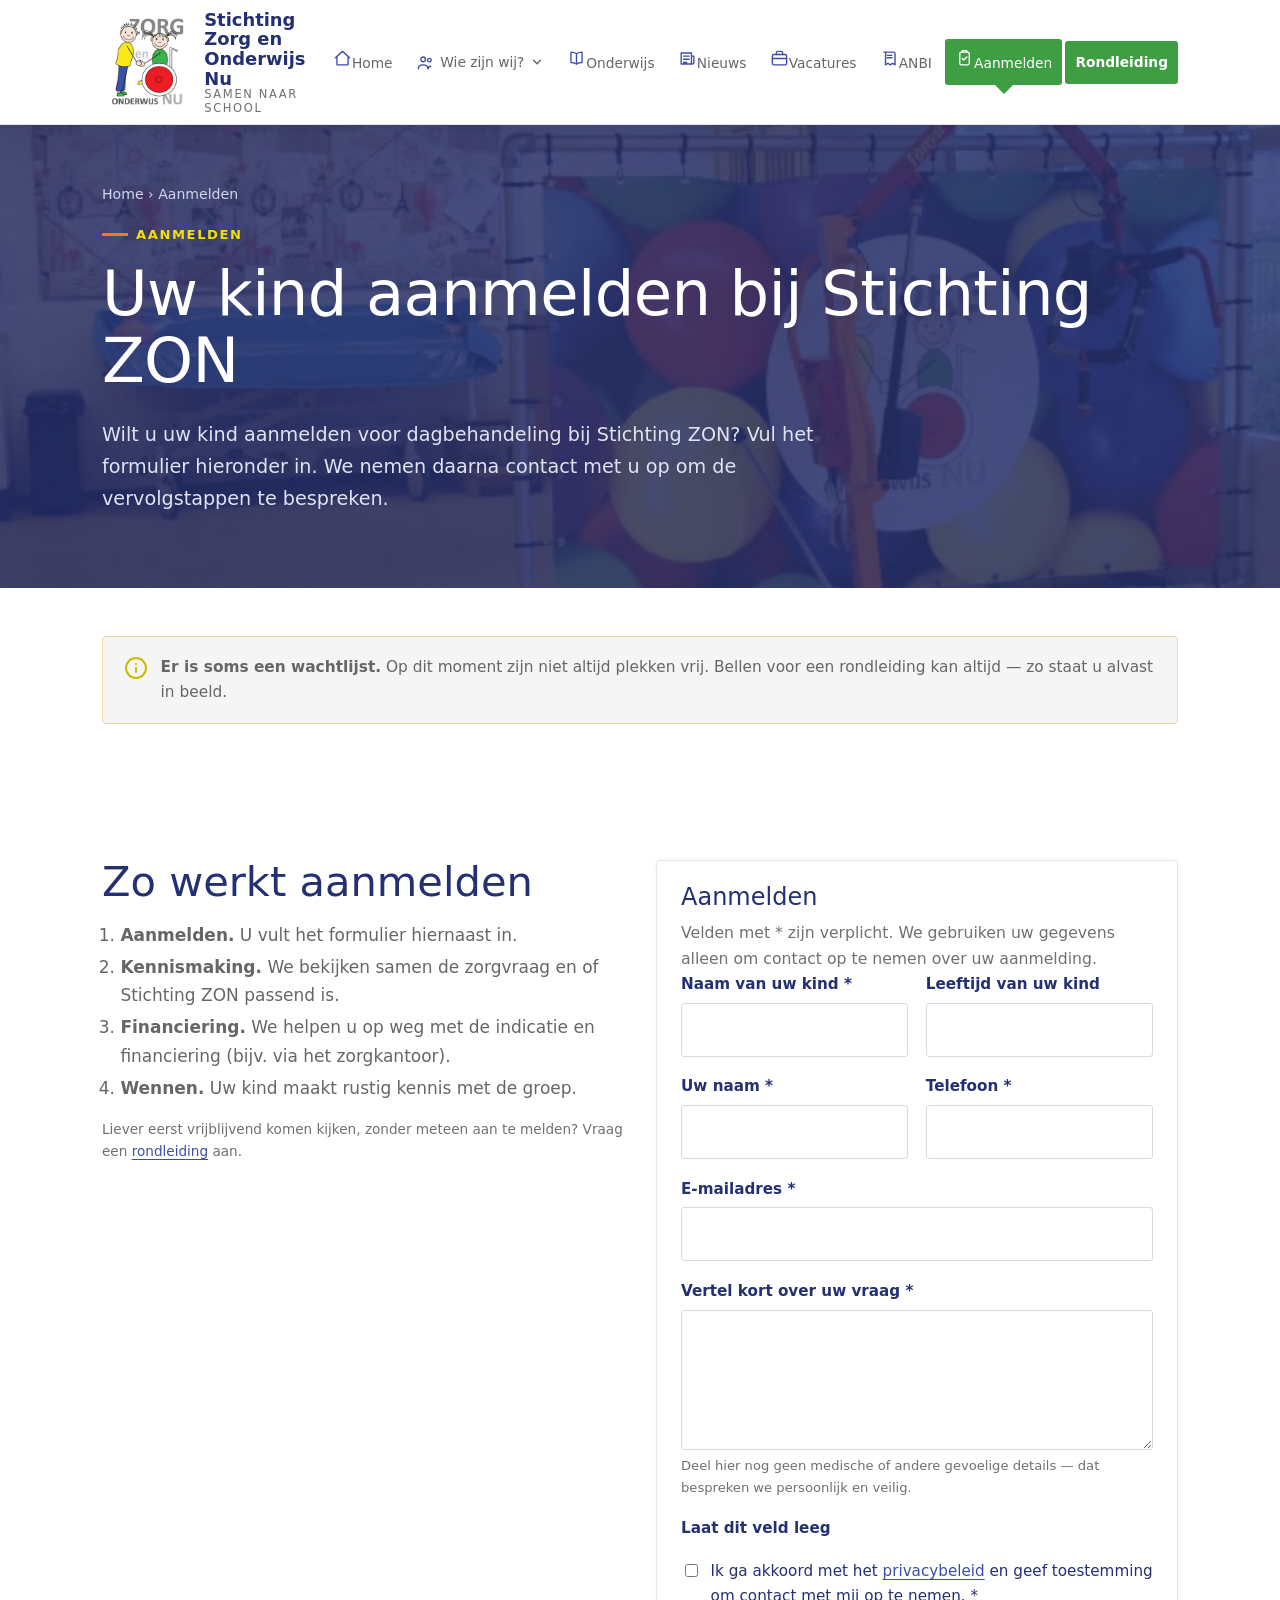
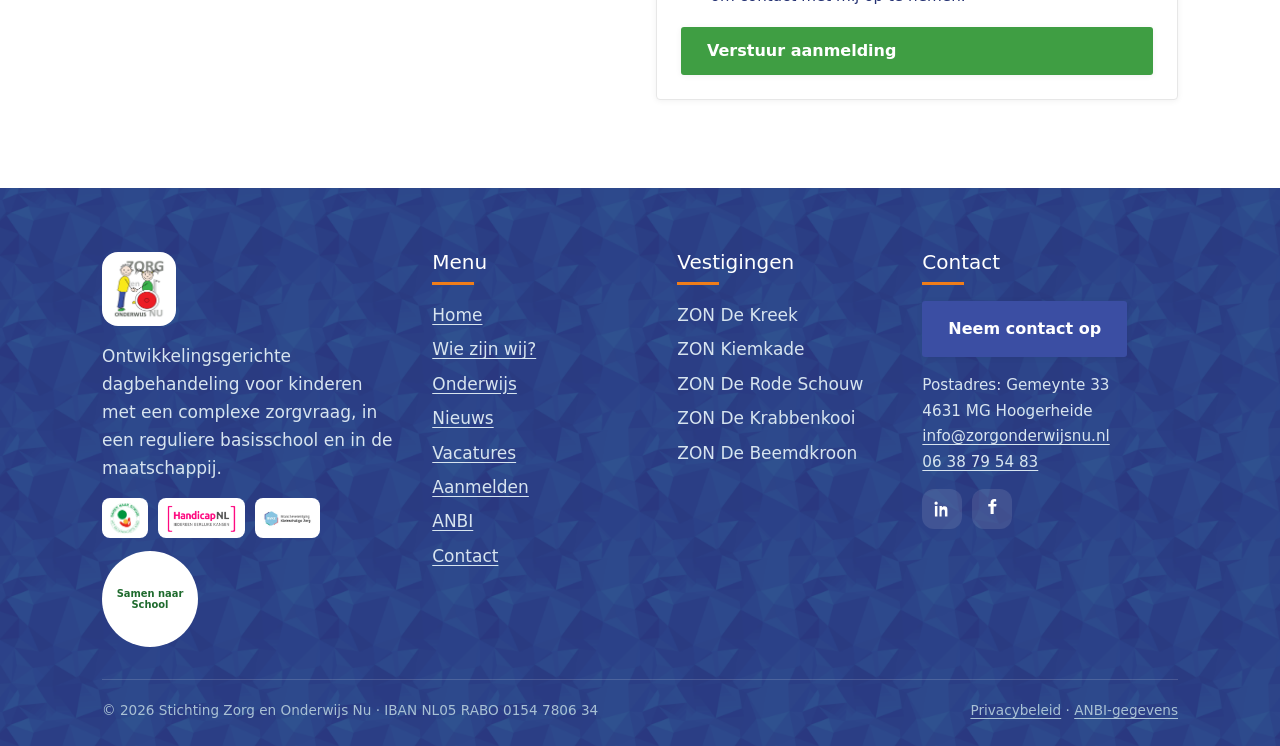
==== commit 5e2a0cac: "Teksten bijgewerkt: naam Stichting ZON, De Beemdkroon en dagbehandeling Wijzigingen op verzoek van h" ====
--- a/aanmelden.html
+++ b/aanmelden.html
@@ -9,8 +9,8 @@
   <meta name="color-scheme" content="light">
   <meta name="theme-color" content="#1F5FA6">
   <script src="assets/theme-init.js"></script>
-  <title>Aanmelden — Zorg en Onderwijs Nu</title>
-  <meta name="description" content="Meld uw kind aan bij ZON voor dagbesteding en dagbehandeling. Wij helpen u daarna op weg met de indicatie en financiering.">
+  <title>Aanmelden — Stichting Zorg en Onderwijs Nu</title>
+  <meta name="description" content="Meld uw kind aan bij Stichting ZON voor dagbesteding en dagbehandeling. Wij helpen u daarna op weg met de indicatie en financiering.">
   <link rel="icon" type="image/png" href="assets/favicon.png">
   <link rel="preconnect" href="https://fonts.googleapis.com">
   <link rel="preconnect" href="https://fonts.gstatic.com" crossorigin>
@@ -21,9 +21,9 @@
 <a class="skip" href="#main">Direct naar de inhoud</a>
 <header class="site-header">
   <div class="wrap nav">
-    <a class="brand" href="index.html" aria-label="Zorg en Onderwijs Nu — home">
+    <a class="brand" href="index.html" aria-label="Stichting Zorg en Onderwijs Nu — home">
       <img src="assets/logo-zon.png" alt="" width="52" height="52">
-      <span class="brand-text"><b>Zorg en Onderwijs Nu</b><span class="tagline">Samen naar School</span></span>
+      <span class="brand-text"><b>Stichting Zorg en Onderwijs Nu</b><span class="tagline">Samen naar School</span></span>
     </a>
     <button class="nav-toggle" aria-expanded="false" aria-controls="hoofdmenu" aria-label="Menu openen">
       <svg viewBox="0 0 24 24" fill="none" stroke="currentColor" stroke-width="2.2" stroke-linecap="round"><path d="M4 7h16M4 12h16M4 17h16"/></svg>
@@ -56,8 +56,8 @@
     <div class="wrap">
       <p class="crumbs"><a href="index.html">Home</a> › Aanmelden</p>
       <span class="eyebrow">Aanmelden</span>
-      <h1>Uw kind aanmelden bij ZON</h1>
-      <p class="lead">Wilt u uw kind aanmelden voor dagbesteding of dagbehandeling bij ZON? Vul het formulier hieronder in. We nemen daarna contact met u op om de vervolgstappen te bespreken.</p>
+      <h1>Uw kind aanmelden bij Stichting ZON</h1>
+      <p class="lead">Wilt u uw kind aanmelden voor dagbehandeling bij Stichting ZON? Vul het formulier hieronder in. We nemen daarna contact met u op om de vervolgstappen te bespreken.</p>
     </div>
   </section>
 
@@ -76,7 +76,7 @@
         <h2>Zo werkt aanmelden</h2>
         <ol>
           <li><strong>Aanmelden.</strong> U vult het formulier hiernaast in.</li>
-          <li><strong>Kennismaking.</strong> We bekijken samen de zorgvraag en of ZON passend is.</li>
+          <li><strong>Kennismaking.</strong> We bekijken samen de zorgvraag en of Stichting ZON passend is.</li>
           <li><strong>Financiering.</strong> We helpen u op weg met de indicatie en financiering (bijv. via het zorgkantoor).</li>
           <li><strong>Wennen.</strong> Uw kind maakt rustig kennis met de groep.</li>
         </ol>
@@ -137,8 +137,8 @@
   <div class="wrap">
     <div class="footer-grid">
       <div class="foot-brand">
-        <img src="assets/logo-zon.png" alt="Logo Zorg en Onderwijs Nu" width="74" height="74">
-        <p>Ontwikkelingsgerichte dagbesteding en dagbehandeling voor kinderen met een complexe zorgvraag, in een reguliere basisschool.</p>
+        <img src="assets/logo-zon.png" alt="Logo Stichting Zorg en Onderwijs Nu" width="74" height="74">
+        <p>Ontwikkelingsgerichte dagbehandeling voor kinderen met een complexe zorgvraag, in een reguliere basisschool en in de maatschappij.</p>
         <div class="partners"><a href="https://www.nsgk.nl/" target="_blank" rel="noopener noreferrer"><img src="assets/logos/nsgk.png" alt="Stichting Gehandicapte Kind" height="40"></a><img src="assets/logos/handicapnl.png" alt="HandicapNL" height="40"><img src="assets/logos/bvkz.jpg" alt="BVKZ" height="40"></div><a class="sns-badge" href="https://www.samennaarschool.nl/" target="_blank" rel="noopener noreferrer">Samen naar School</a>
       </div>
       <div>
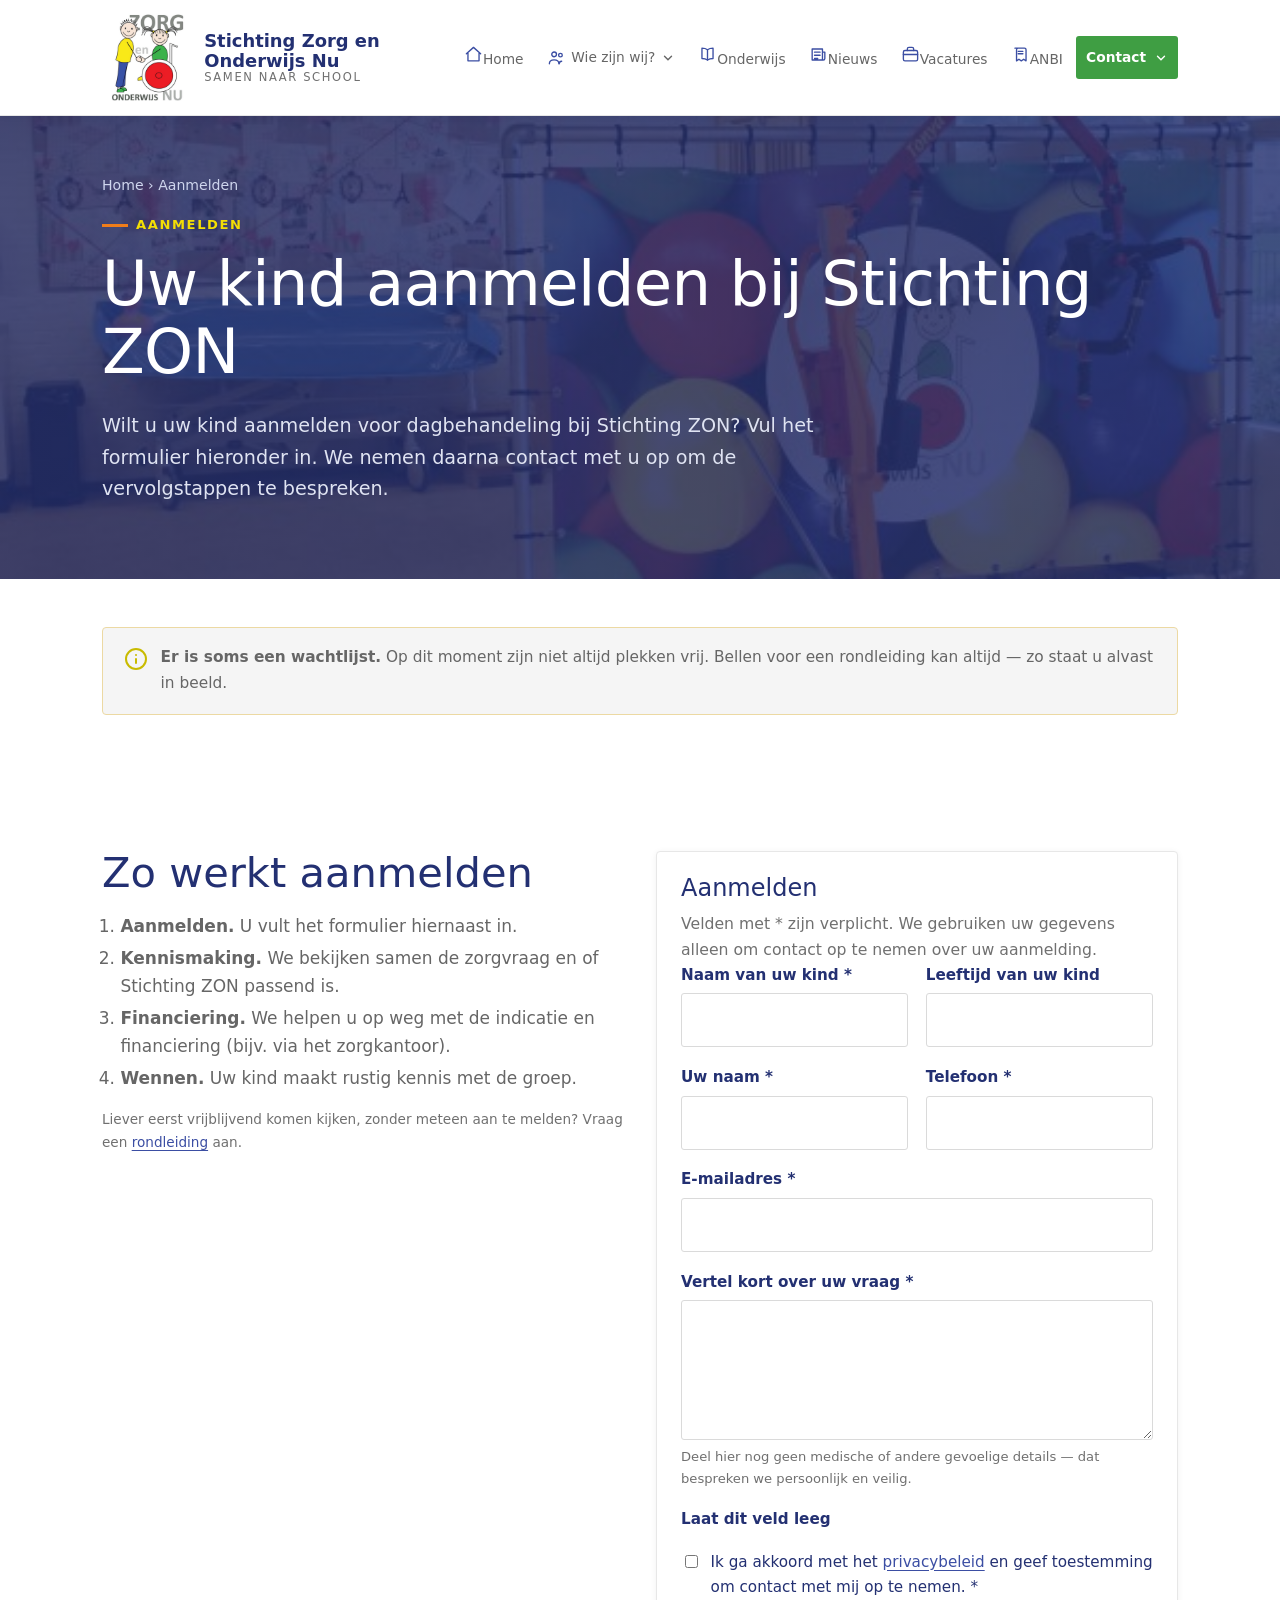
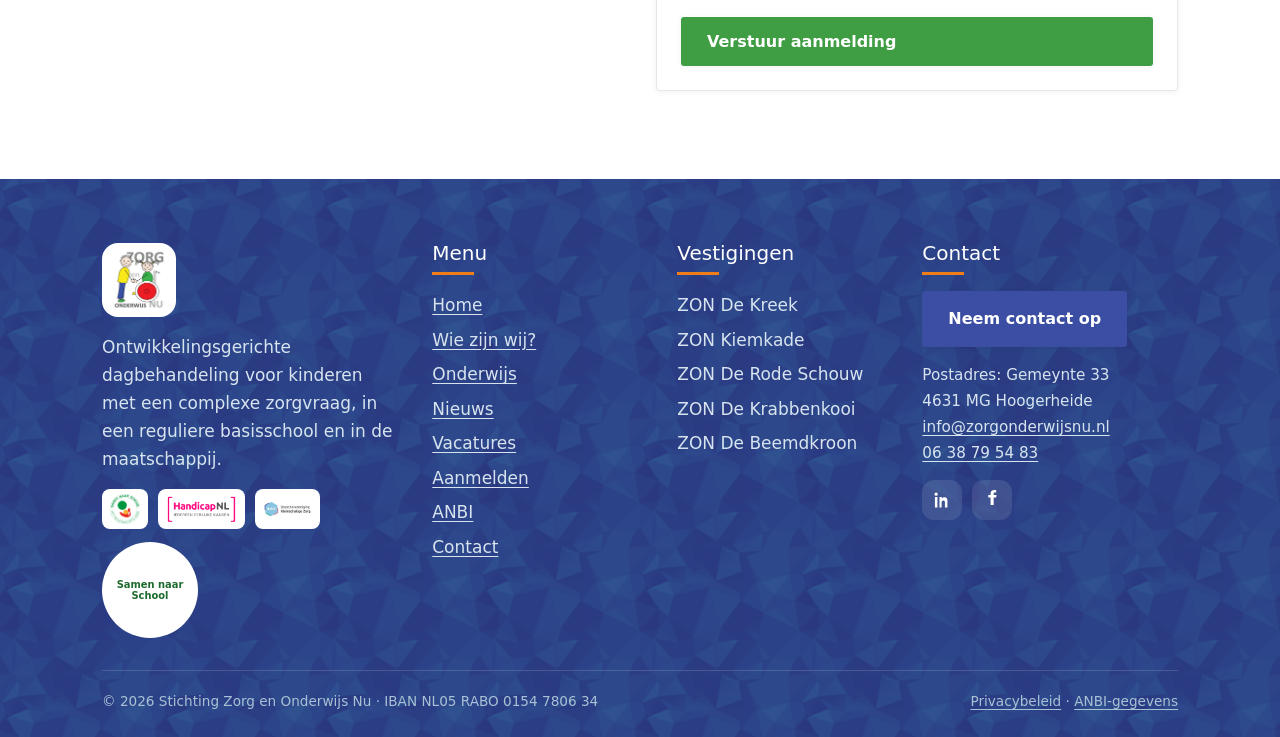
==== commit 770b63a3: "Menu: Aanmelden en Rondleiding samengevoegd tot Contact-knop; layoutfixes - Eén groene knop "Contact" ====
--- a/aanmelden.html
+++ b/aanmelden.html
@@ -45,8 +45,16 @@
       <li><a href="nieuws.html"><span class="nav-ico" aria-hidden="true"><svg viewBox="0 0 24 24" fill="none" stroke="currentColor" stroke-width="1.7" stroke-linecap="round" stroke-linejoin="round"><path d="M4 5h13v14H4zM17 9h3v8a2 2 0 0 1-2 2M7 9h7M7 13h7M7 17h4"/></svg></span><span class="nav-txt">Nieuws</span></a></li>
       <li><a href="vacatures.html"><span class="nav-ico" aria-hidden="true"><svg viewBox="0 0 24 24" fill="none" stroke="currentColor" stroke-width="1.7" stroke-linecap="round" stroke-linejoin="round"><rect x="3" y="7" width="18" height="13" rx="2"/><path d="M8 7V5a2 2 0 0 1 2-2h4a2 2 0 0 1 2 2v2M3 12h18"/></svg></span><span class="nav-txt">Vacatures</span></a></li>
       <li><a href="anbi.html"><span class="nav-ico" aria-hidden="true"><svg viewBox="0 0 24 24" fill="none" stroke="currentColor" stroke-width="1.7" stroke-linecap="round" stroke-linejoin="round"><path d="M5 4h12a2 2 0 0 1 2 2v14l-3-2-3 2-3-2-3 2V6a2 2 0 0 1 2-2z"/><path d="M9 8h6M9 11h6"/></svg></span><span class="nav-txt">ANBI</span></a></li>
-      <li><a href="aanmelden.html" aria-current="page"><span class="nav-ico" aria-hidden="true"><svg viewBox="0 0 24 24" fill="none" stroke="currentColor" stroke-width="1.7" stroke-linecap="round" stroke-linejoin="round"><rect x="6" y="4" width="12" height="16" rx="2"/><path d="M9 4V3a1 1 0 0 1 1-1h4a1 1 0 0 1 1 1v1"/><path d="M9 12l2 2 4-4"/></svg></span><span class="nav-txt">Aanmelden</span></a></li>
-      <li class="cta-item"><a href="rondleiding.html">Rondleiding</a></li>
+      <li class="has-sub cta-item" data-open="false">
+        <button aria-expanded="false"><span class="nav-txt">Contact</span>
+          <svg class="chev" viewBox="0 0 24 24" fill="none" stroke="currentColor" stroke-width="2.4" stroke-linecap="round"><path d="M6 9l6 6 6-6"/></svg>
+        </button>
+        <ul class="submenu">
+          <li><a href="aanmelden.html" aria-current="page">Kind aanmelden</a></li>
+          <li><a href="rondleiding.html">Rondleiding aanvragen</a></li>
+          <li><a href="contact.html">Vraag of bericht</a></li>
+        </ul>
+      </li>
     </ul>
   </div>
 </header>
--- a/assets/styles.css
+++ b/assets/styles.css
@@ -160,8 +160,12 @@
   font-weight: 500; color: var(--ink); text-decoration: none; font-size: .98rem;
 }
 .menu a:hover, .menu a[aria-current="page"] { background: var(--wash-blue); color: var(--brand-deep); }
-.menu .cta-item a { background: var(--coral-ink); color: #fff; font-family: var(--display); font-weight: 600; padding-inline: 1.2rem; }
-.menu .cta-item a:hover { background: #a83b23; }
+.menu .cta-item > a,
+.menu .cta-item > button { background: var(--coral-ink); color: #fff; font-family: var(--display); font-weight: 600; padding-inline: 1.2rem; }
+.menu .cta-item > a:hover,
+.menu .cta-item > button:hover,
+.menu .cta-item[data-open="true"] > button { background: #a83b23; color: #fff; }
+.menu .cta-item .submenu { left: auto; right: 0; }
 
 /* Dropdown */
 .has-sub > button {
@@ -432,14 +436,18 @@
 .person .role { color: var(--muted); font-size: .92rem; }
 
 .team-card { text-align: left; }
-.team-card .avatar { margin: 0 0 .8rem; }
-.team-list { list-style: none; padding: 0; margin: .8rem 0 0; display: grid; gap: .4rem; }
-.team-list li { margin: 0; font-size: .92rem; color: var(--muted); display: flex; align-items: center; gap: .55rem; }
-.team-list li strong { color: var(--ink); }
-.team-list .face { width: 28px; height: 28px; border-radius: 50%; object-fit: cover; flex: none; background: var(--wash-blue); }
-.notice-face { border-radius: 50%; object-fit: cover; flex: none; }
-.team-note { margin: .6rem 0 0; padding-top: .5rem; border-top: 1px dashed var(--line-cool); font-size: .88rem; color: var(--muted); }
-#medewerkers .notice { margin-top: 1.5rem; }
+.team-stack { grid-template-columns: 1fr; }
+.team-wall { display: grid; grid-template-columns: repeat(auto-fill, minmax(170px, 1fr)); gap: 1.6rem 1.2rem; margin-top: 1.2rem; }
+.team-person { margin: 0; text-align: center; }
+.team-person img { width: 104px; height: 104px; border-radius: 50%; object-fit: cover; display: block; margin: 0 auto .6rem; background: var(--wash-blue); }
+.team-person strong { display: block; color: var(--ink); font-size: .98rem; }
+.team-person span { display: block; font-size: .8rem; color: var(--muted); }
+.team-person q { display: block; margin-top: .5rem; font-size: .88rem; line-height: 1.45; color: var(--muted); font-style: italic; quotes: "“" "”"; }
+.team-note { margin: 1.2rem 0 0; padding-top: .5rem; border-top: 1px dashed var(--line-cool); font-size: .88rem; color: var(--muted); }
+@media (max-width: 520px) {
+  .team-wall { grid-template-columns: repeat(2, 1fr); gap: 1.4rem .8rem; }
+  .team-person img { width: 88px; height: 88px; }
+}
 
 /* ---------- Page hero (subpagina's) ---------- */
 .page-hero { background: linear-gradient(165deg, var(--wash-blue), var(--wash-cool)); border-bottom: 1px solid var(--line); }
@@ -493,7 +501,7 @@
 .doc-list .file-icon { width: 40px; height: 40px; border-radius: 10px; background: var(--wash-blue); color: var(--brand); display: grid; place-items: center; flex: none; }
 .doc-list .file-icon svg { width: 20px; height: 20px; }
 .doc-list .meta { flex: 1; min-width: 0; }
-.doc-list .meta .title { display: block; font-weight: 600; color: var(--ink); }
+.doc-list .meta .title { display: block; font-weight: 600; color: var(--ink); overflow-wrap: anywhere; hyphens: auto; }
 .doc-list .meta .sub { display: block; font-size: .85rem; color: var(--muted); }
 .doc-list a.dl-link { font-family: var(--display); font-weight: 600; font-size: .88rem; color: var(--brand); text-decoration: none; white-space: nowrap; }
 .doc-list a.dl-link:hover { color: var(--brand-deep); }
@@ -575,10 +583,10 @@
 @media (max-width: 1000px) {
   .nav-toggle { display: inline-flex; }
   .menu {
-    position: fixed; inset: 64px 0 auto 0; flex-direction: column; align-items: stretch;
+    position: absolute; inset: 100% 0 auto 0; flex-direction: column; align-items: stretch;
     background: var(--paper); border-bottom: 1px solid var(--line); padding: .8rem 1rem 1.2rem;
     gap: .2rem; box-shadow: var(--shadow); transform: translateY(-12px);
-    opacity: 0; visibility: hidden; transition: .2s ease; max-height: calc(100vh - 64px); overflow-y: auto;
+    opacity: 0; visibility: hidden; transition: .2s ease; max-height: calc(100vh - 140px); overflow-y: auto;
   }
   .menu[data-open="true"] { transform: translateY(0); opacity: 1; visibility: visible; }
   .menu a, .has-sub > button { width: 100%; }
@@ -712,8 +720,14 @@
   content: ""; position: absolute; left: 50%; bottom: -9px; transform: translateX(-50%);
   border: 9px solid transparent; border-top-color: var(--coral-ink); border-bottom: 0;
 }
-[data-theme="classic"] .menu .cta-item a { flex-direction: row; gap: .5rem; }
-[data-theme="classic"] .menu .cta-item a:hover { background: var(--coral-ink); filter: brightness(.92); }
+[data-theme="classic"] .menu .cta-item > a,
+[data-theme="classic"] .menu .cta-item > button { flex-direction: row; gap: .5rem; }
+[data-theme="classic"] .menu .cta-item > a:hover,
+[data-theme="classic"] .menu .cta-item > button:hover,
+[data-theme="classic"] .menu .cta-item[data-open="true"] > button { background: var(--coral-ink); filter: brightness(.92); }
+[data-theme="classic"] .submenu a[aria-current="page"]::after { display: none; }
+[data-theme="classic"] .hero-slider .slider-prev { left: 12px; }
+[data-theme="classic"] .hero-slider .slider-next { right: 12px; }
 @media (max-width: 1000px) {
   [data-theme="classic"] .menu a,
   [data-theme="classic"] .has-sub > button {
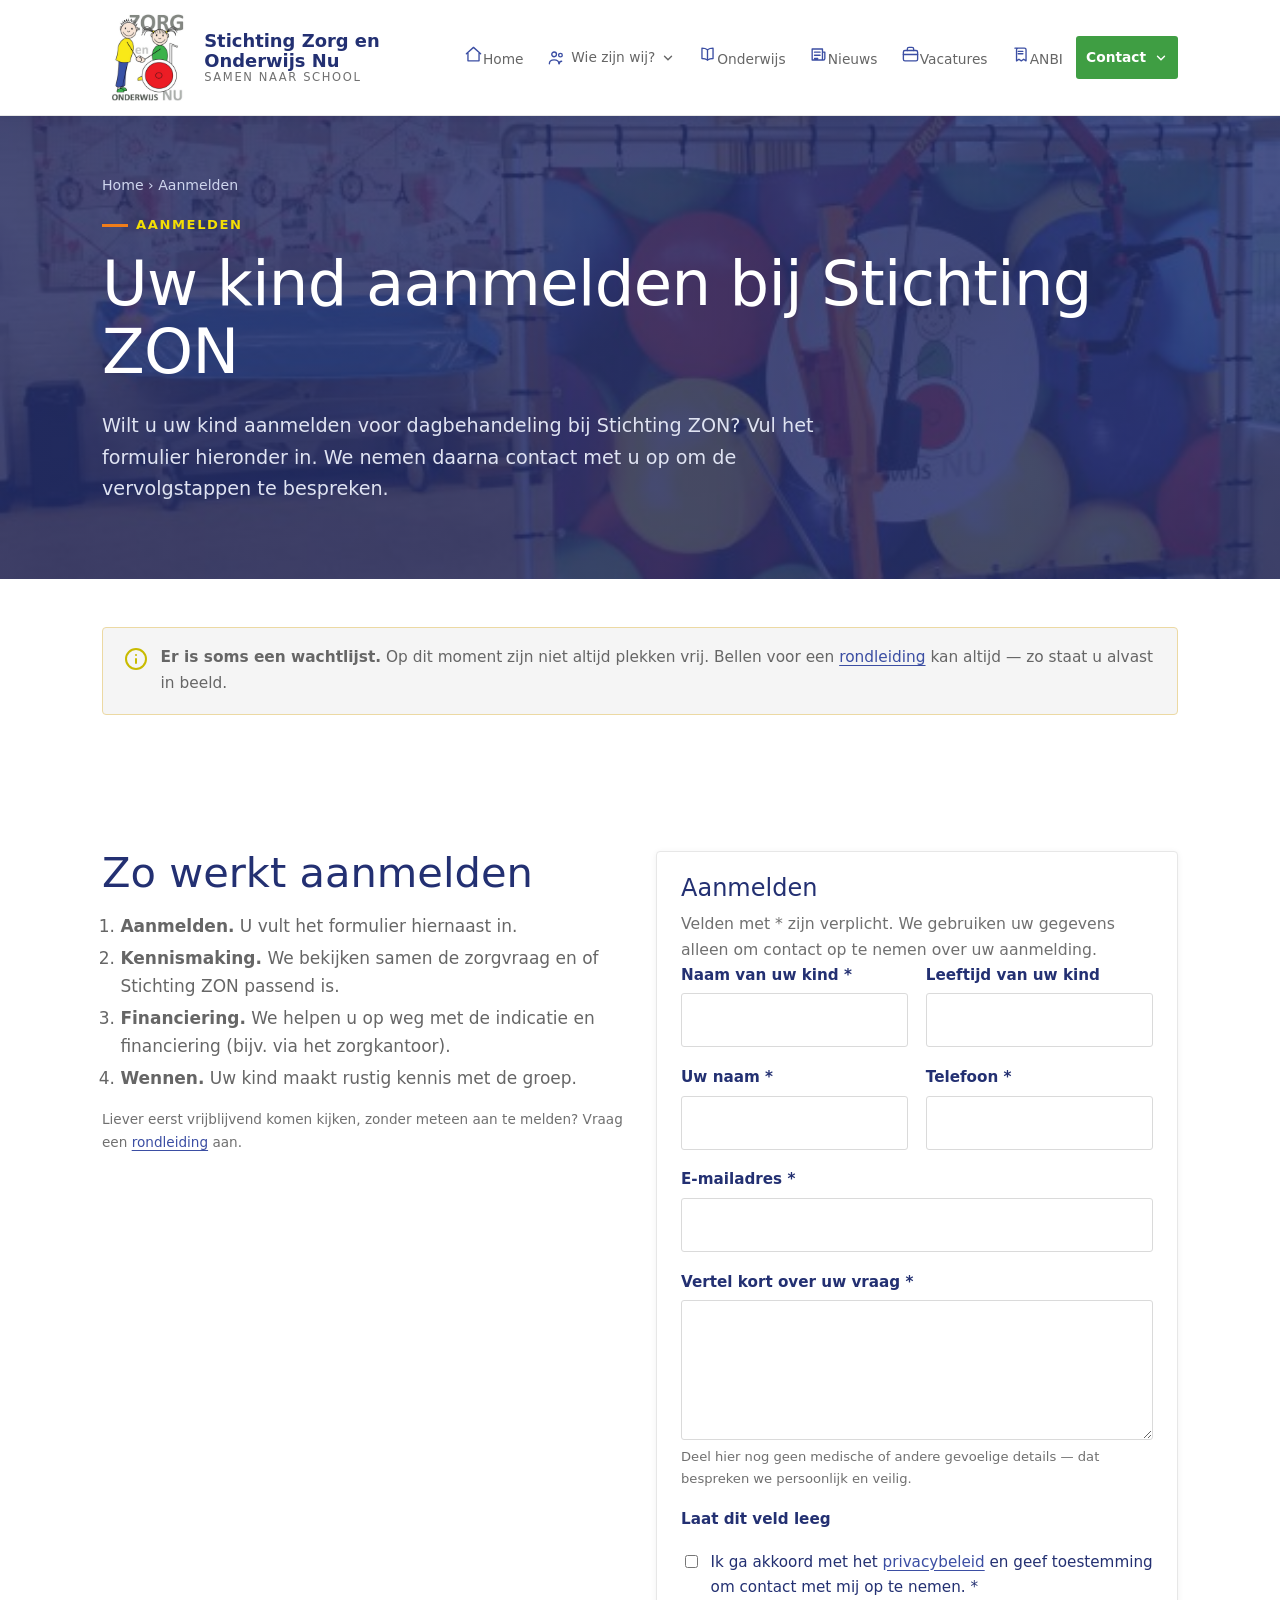
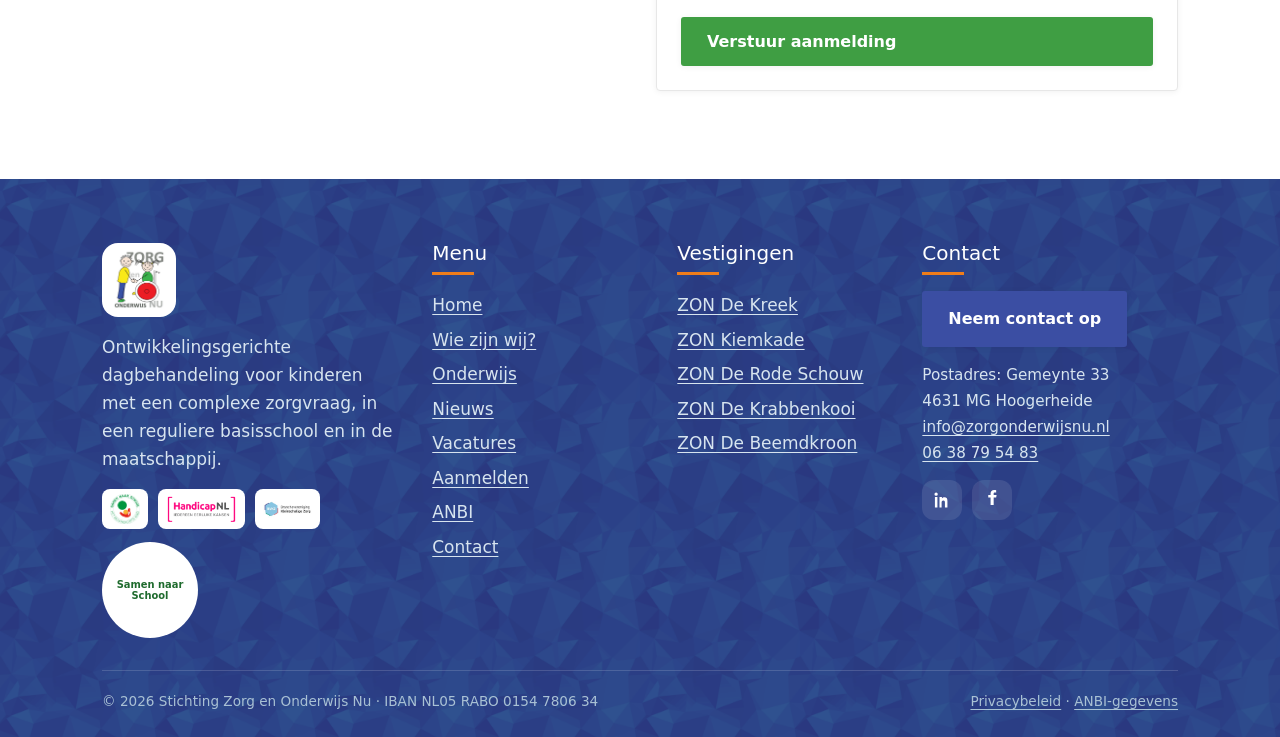
==== commit b9336a3e: "Opnemen van meer interne en externe URLs om navigatie te verbeteren Co-Authored-By: Claude Opus 5.5 " ====
--- a/aanmelden.html
+++ b/aanmelden.html
@@ -73,7 +73,7 @@
     <div class="wrap">
       <div class="notice">
         <svg viewBox="0 0 24 24" fill="none" stroke="currentColor" stroke-width="2" stroke-linecap="round" stroke-linejoin="round"><circle cx="12" cy="12" r="10"/><path d="M12 16v-4M12 8h.01"/></svg>
-        <p><strong>Er is soms een wachtlijst.</strong> Op dit moment zijn niet altijd plekken vrij. Bellen voor een rondleiding kan altijd — zo staat u alvast in beeld.</p>
+        <p><strong>Er is soms een wachtlijst.</strong> Op dit moment zijn niet altijd plekken vrij. Bellen voor een <a href="rondleiding.html">rondleiding</a> kan altijd — zo staat u alvast in beeld.</p>
       </div>
     </div>
   </section>
@@ -147,7 +147,7 @@
       <div class="foot-brand">
         <img src="assets/logo-zon.png" alt="Logo Stichting Zorg en Onderwijs Nu" width="74" height="74">
         <p>Ontwikkelingsgerichte dagbehandeling voor kinderen met een complexe zorgvraag, in een reguliere basisschool en in de maatschappij.</p>
-        <div class="partners"><a href="https://www.nsgk.nl/" target="_blank" rel="noopener noreferrer"><img src="assets/logos/nsgk.png" alt="Stichting Gehandicapte Kind" height="40"></a><img src="assets/logos/handicapnl.png" alt="HandicapNL" height="40"><img src="assets/logos/bvkz.jpg" alt="BVKZ" height="40"></div><a class="sns-badge" href="https://www.samennaarschool.nl/" target="_blank" rel="noopener noreferrer">Samen naar School</a>
+        <div class="partners"><a href="https://gehandicaptekind.nl/" target="_blank" rel="noopener noreferrer"><img src="assets/logos/nsgk.png" alt="Stichting Gehandicapte Kind" height="40"></a><a href="https://handicap.nl/" target="_blank" rel="noopener noreferrer"><img src="assets/logos/handicapnl.png" alt="HandicapNL" height="40"></a><a href="https://bvkz.nl/" target="_blank" rel="noopener noreferrer"><img src="assets/logos/bvkz.jpg" alt="BVKZ" height="40"></a></div><a class="sns-badge" href="https://www.samennaarschool.nl/" target="_blank" rel="noopener noreferrer">Samen naar School</a>
       </div>
       <div>
         <h4>Menu</h4><span class="foot-divider" aria-hidden="true"></span>
@@ -164,7 +164,7 @@
       </div>
       <div>
         <h4>Vestigingen</h4><span class="foot-divider" aria-hidden="true"></span>
-        <ul><li>ZON De Kreek</li><li>ZON Kiemkade</li><li>ZON De Rode Schouw</li><li>ZON De Krabbenkooi</li><li>ZON De Beemdkroon</li></ul>
+        <ul><li><a href="index.html#de-kreek">ZON De Kreek</a></li><li><a href="index.html#kiemkade">ZON Kiemkade</a></li><li><a href="index.html#de-rode-schouw">ZON De Rode Schouw</a></li><li><a href="index.html#de-krabbenkooi">ZON De Krabbenkooi</a></li><li><a href="index.html#de-beemdkroon">ZON De Beemdkroon</a></li></ul>
       </div>
       <div>
         <h4>Contact</h4><span class="foot-divider" aria-hidden="true"></span>
--- a/assets/styles.css
+++ b/assets/styles.css
@@ -71,6 +71,11 @@
 p { margin: 0 0 1rem; }
 a { color: var(--brand); text-underline-offset: 3px; }
 a:hover { color: var(--brand-deep); }
+/* Sprongdoelen niet onder de vaste kopregel laten vallen */
+main [id] { scroll-margin-top: 8.5rem; }
+/* Links op donkere banden: kleur van de omringende tekst, wel onderstreept */
+.hero-trust a, .page-hero .lead a { color: inherit; }
+.hero-trust a:hover, .page-hero .lead a:hover { color: #fff; }
 img { max-width: 100%; height: auto; display: block; }
 ul { margin: 0 0 1rem; padding-left: 1.15rem; }
 ol { margin: 0 0 1rem; padding-left: 1.15rem; }
@@ -813,6 +818,16 @@
 .stats-ring p { color: #e7e7ee; font-size: .92rem; margin: 0; }
 @media (max-width: 780px) { .stats-ring .wrap { grid-template-columns: 1fr; } }
 
+/* Hele cirkel-blok klikbaar (homepage) */
+a.circ, a.stat { display: block; color: inherit; text-decoration: none; border-radius: var(--r-md); }
+a.circ:hover, a.stat:hover { color: inherit; }
+a.circ .circ-ic, a.stat .stat-ring-num { transition: transform .2s ease; }
+a.circ:hover .circ-ic, a.circ:focus-visible .circ-ic,
+a.stat:hover .stat-ring-num, a.stat:focus-visible .stat-ring-num { transform: scale(1.06); }
+a.circ:hover h3, a.circ:focus-visible h3,
+a.stat:hover h3, a.stat:focus-visible h3 { text-decoration: underline; text-underline-offset: 4px; }
+a.circ:focus-visible, a.stat:focus-visible { outline: 3px solid var(--sun); outline-offset: 6px; }
+
 /* ---------- Tab-achtige accordion (klassiek, "wie zijn wij") ---------- */
 [data-theme="classic"] .detail-panel { border: 1px solid var(--line); border-radius: var(--r-sm); }
 [data-theme="classic"] .detail-panel summary { color: var(--brand); }
